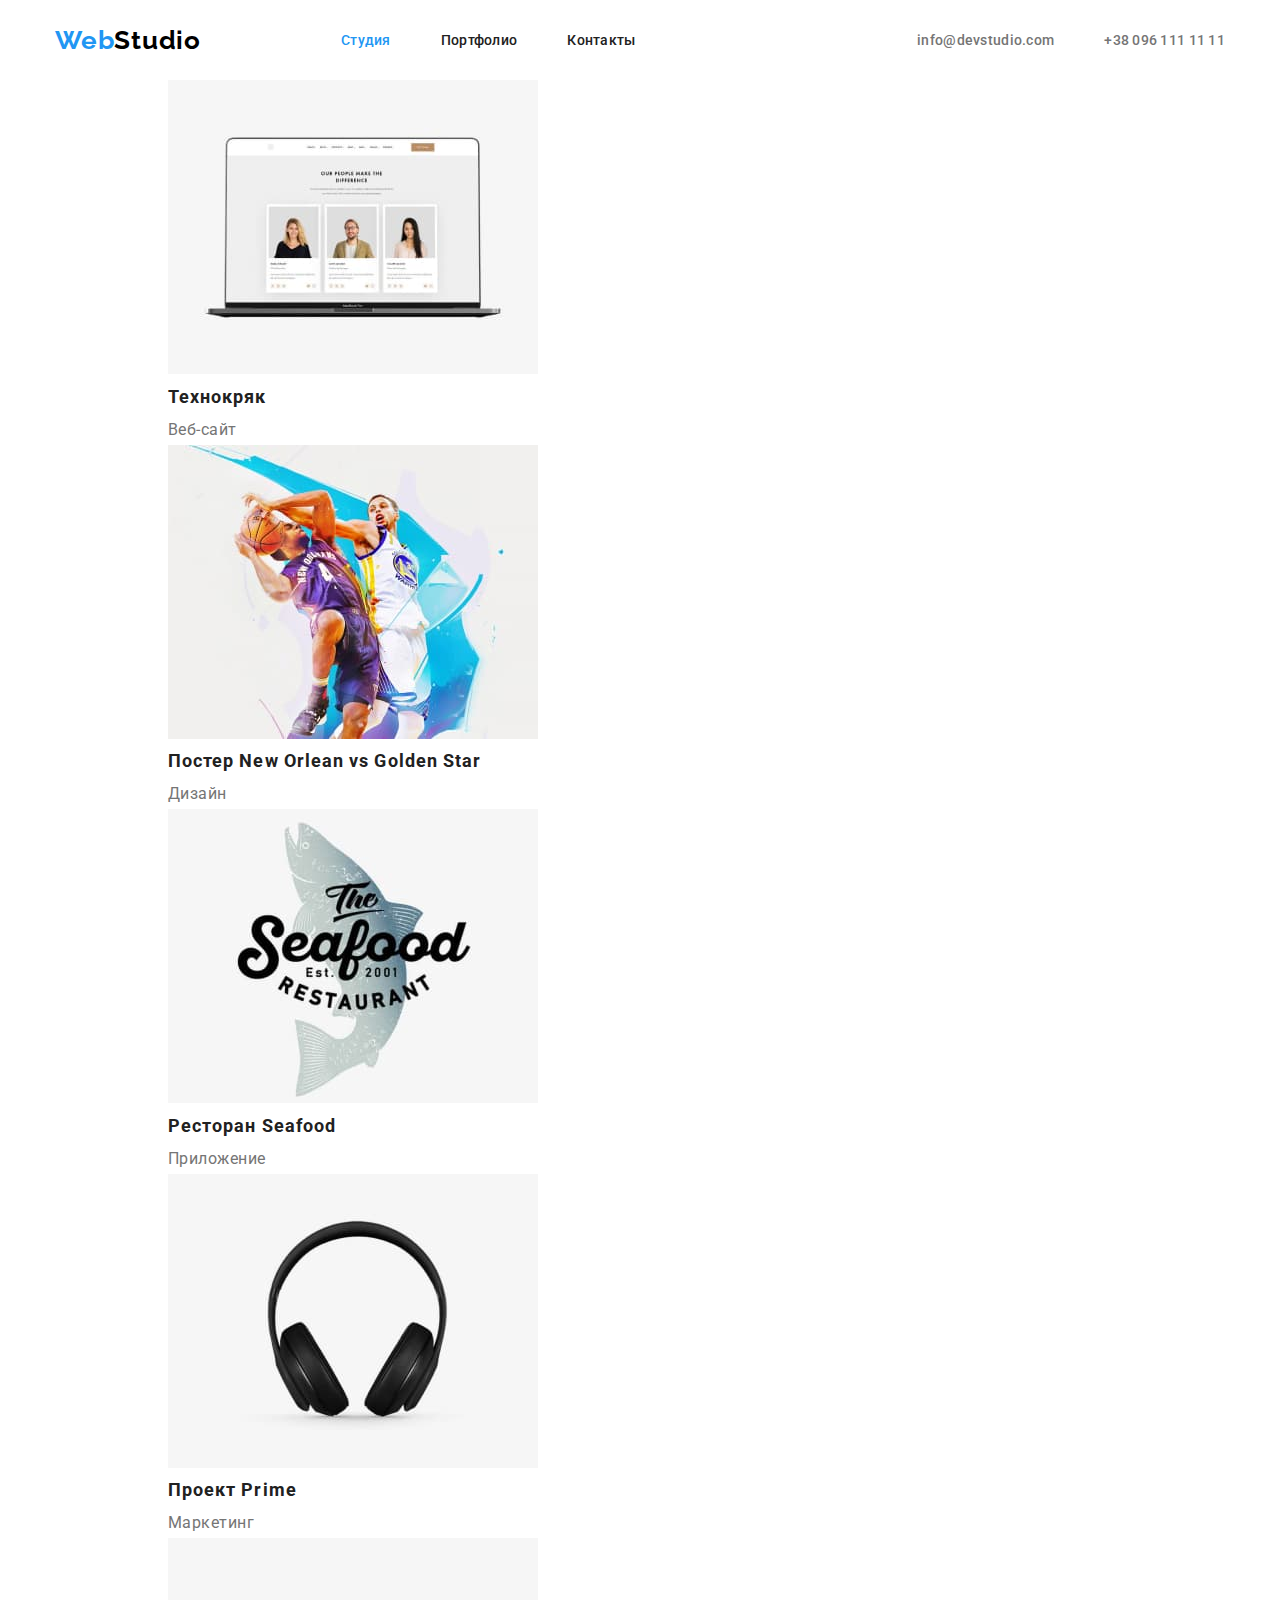
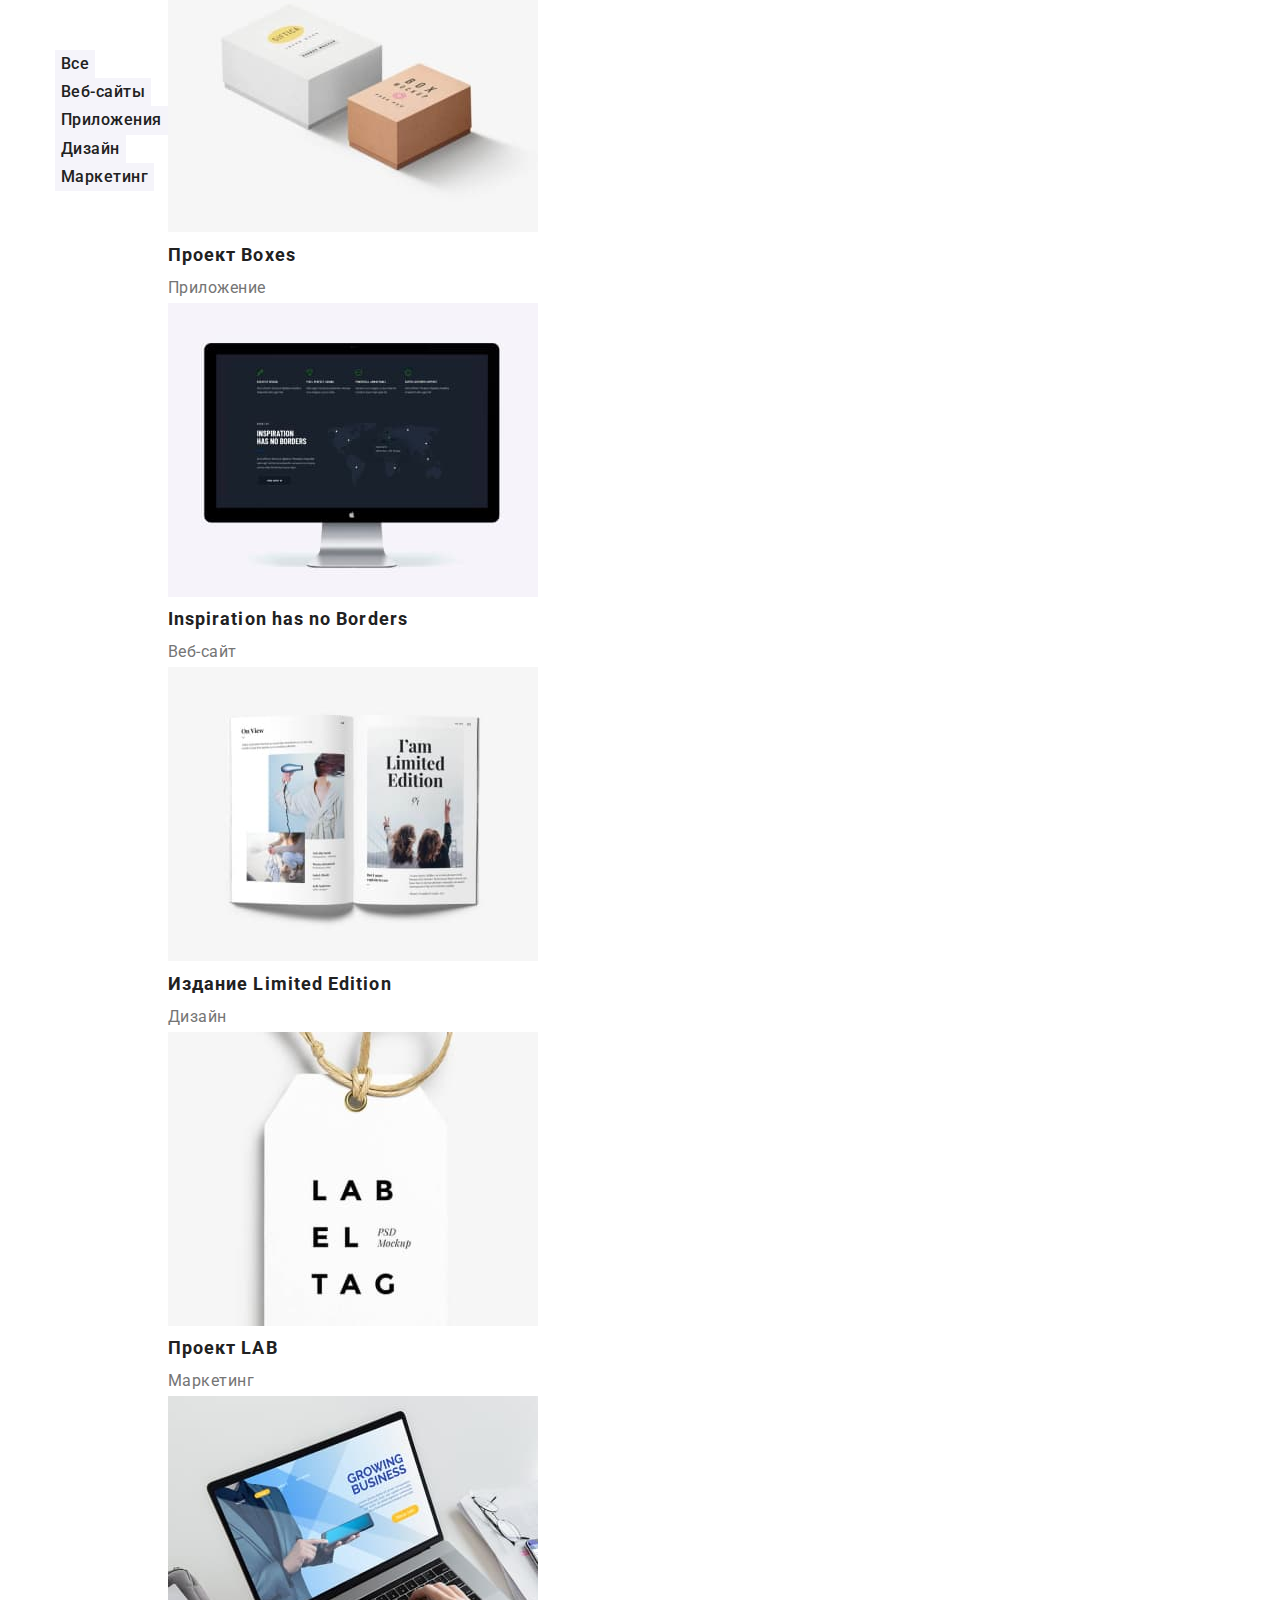
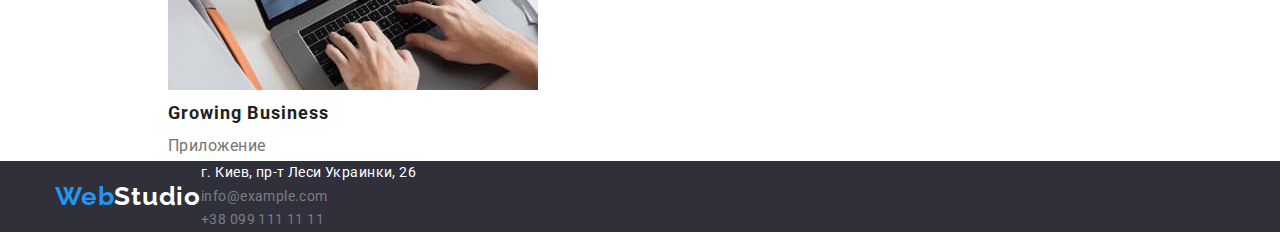
==== portfolio.html @ 2329bd68 "header css" ====
<!DOCTYPE html>
<html lang="ru">
<head>
    <meta charset="UTF-8">
    <meta http-equiv="X-UA-Compatible" content="IE=edge">
    <meta name="viewport" content="width=device-width, initial-scale=1.0">
    <title>Портфолио</title>
    <link 
    href="https://fonts.googleapis.com/css2?family=Raleway:wght@700&family=Roboto:wght@400;500;700;900&display=swap" 
    rel="stylesheet">
    <link  href="https://cdnjs.cloudflare.com/ajax/libs/modern-normalize/1.1.0/modern-normalize.min.css"
     rel="stylesheet"> 
     <link rel="stylesheet" href="./css/style.css">
</head>
<body>
       <header>
                <div class="container"> 
                    <nav class="navigation">
                            <a class="site-logo" href="./index.html" lang="en">Web<span class="site-color">Studio</span> </a>
                        <ul class="site-nav list">
                            <li class="list-item"><a href="./index.html" class="link current">Студия</a></li>
                             <li class="list-item"><a href="" class="link">Портфолио</a></li>
                            <li class="list-item"><a href="" class="link">Контакты</a> </li>
                        </ul>
                    </nav>
                        <ul class="contact-list list">
                            <li class="contact-item">
                                <a href="mailto:info@devstudio.com" class="contact-link">info@devstudio.com</a>
                            </li>
                            <li class="contact-item">
                                <a href="tel:+380961111111" class="contact-link">+38 096 111 11 11</a>
                            </li>
                        </ul>
                </div>
            </header>
        <main>
            <section class="section"> 
                <div class="container">
                    <h1 hidden>Наши проекты</h1>
                        <ul class="filter list">
                            <li>
                            <button type="button" class="filter-button">Все</button>
                            </li>
                            <li>
                            <button type="button" class="filter-button" >Веб-сайты</button>
                            </li>
                            <li>
                            <button type="button" class="filter-button">Приложения</button>
                            </li>
                            <li>
                            <button type="button" class="filter-button">Дизайн</button>
                            </li>
                            <li>
                            <button type="button" class="filter-button">Маркетинг</button>
                            </li>
                        </ul>
                        <ul class="presentation list">
                            <li>
                                <img src="./images/1techno.jpg" alt=" технокряк" width="370" height="294">
                                <h2 class="presentation-subject">Технокряк</h2>
                                <p class="presentation-direction">Веб-сайт</p>
                            </li>
                            <li>
                                <img src="./images/2orlean.jpg" alt=" постер Новый Арлеан" width="370" height="294">
                                <h2 class="presentation-subject">Постер New Orlean vs Golden Star</h2>
                                <p class="presentation-direction">Дизайн</p>
                            </li>
                            <li>
                                <img src="./images/3seafood.jpg" alt="ресторан" width="370" height="294">
                                <h2 class="presentation-subject">Ресторан Seafood</h2>
                                <p class="presentation-direction">Приложение</p>
                            </li>
                            <li>
                                <img src="./images/4prime.jpg" alt="проект прайм" width="370" height="294">
                                <h2 class="presentation-subject">Проект Prime</h2>
                                <p class="presentation-direction">Маркетинг</p>
                            </li>
                            <li>
                                <img src="./images/5boxes.jpg" alt="проект коробки" width="370" height="294">
                                <h2 class="presentation-subject">Проект Boxes</h2>
                                <p class="presentation-direction">Приложение</p>
                            </li>
                            <li>
                                <img src="./images/6inspiration.jpg" alt="манитор" width="370" height="294">
                                <h2 class="presentation-subject">Inspiration has no Borders</h2>
                                <p class="presentation-direction">Веб-сайт</p>
                            </li>
                            <li>
                                <img src="./images/7limited.jpg" alt="издание книга" width="370" height="294">
                                <h2 class="presentation-subject">Издание Limited Edition</h2>
                                <p class="presentation-direction">Дизайн</p>
                            </li>
                            <li>
                                <img src="./images/8lab.jpg" alt="проект лаб" width="370" height="294">
                                <h2 class="presentation-subject">Проект LAB</h2>
                                <p class="presentation-direction">Маркетинг</p>
                            </li>
                            <li>
                                <img src="./images/9growing.jpg" alt="ноутбук" width="370" height="294">
                                <h2 class="presentation-subject">Growing Business</h2>
                                <p class="presentation-direction">Приложение</p>
                            </li>
                        </ul>
                </div>
            </section>    
        </main>
        <footer class="basement">
            <div class="container">
                <a href="logo" class="basement-logo">Web<span class="basement-color">Studio</span></a> 
                <address>
                    <ul class="list">
                        <li><a href="https://www.google.com.ua/maps/place/%D0%B1%D1%83%D0%BB.+%D0%9B%D0%B5%D1%81%D0%B8+%D0%A3%D0%BA%D1%80%D0%B0%D0%B8%D0%BD%D0%BA%D0%B8,+26,+%D0%9A%D0%B8%D0%B5%D0%B2,+02000/@50.4265807,30.5361971,17z/data=!3m1!4b1!4m5!3m4!1s0x40d4cf0e033ecbe9:0x57a4dffefec77da0!8m2!3d50.4265807!4d30.5383858?hl=ru" 
                            target="_blank" class="basement-address">г. Киев, пр-т Леси Украинки, 26</a></li>
                        <li><a href="mailto:info@example.com" class="basement-link">info@example.com</a></li>
                        <li><a href="tel:+380991111111" class="basement-link">+38 099 111 11 11</a></li>
                    </ul>
                </address>
            </div>
        </footer>   
</body>
</html>
---- css/style.css ----
:root{
   --primary-text-color: #757575;
   --title-text-color: #212121;
   --accent-color: #2196F3;
   --color-logo: #000000;
   --color-background: #2F303A;
   --color-footer-contact: #FFFFFF60;
   --background-button-member: #F5F4FA;
   --primary-color-white: #FFFFFF;
   --color-box-button: #188CEB;
}
h1,
h2,h3,h4,h5,h6,p{
    margin-top: 0;
    margin-bottom: 0;
}
body{
font-family: roboto, sans-serif;
}
.list {
    list-style: none;
    /* обнуление что бы не было пробития после списка*/
    padding: 0;
    margin: 0;
}
.container {
    display: flex;
    align-items: center;
    width: 1200px;
    margin: 0 auto;
    padding: 0 15px;

   /*outline: 2px solid red;
    background-color: coral;*/
   
}
/*header позиционирование*/
.navigation,
 .site-nav,
.contact-list{
    display: flex;
    align-items: center;
}
.site-nav{
margin: 0;
padding: 0;
margin-left: 90px;
}
.contact-list{
    margin-left: auto;
    padding: 0;
}
.contact-item {
    padding-left: 50px;
}
.list-item {
    padding-left: 50px;
}
.list-item{
    display: flex;
    align-items: center;
}
.list-item a{
    display: flex;
    padding-top: 32px;
    padding-bottom: 32px;
}




/* LOGO*/
.site-logo {
    color: var(--accent-color);
    font-family: Raleway, cursive;
    font-weight: 700;
    font-size: 26px;
    line-height: 1.17;
    text-decoration: none;
    text-transform: none;
    letter-spacing: 0.03em; 
    
}
.site-color{
    color: var(--color-logo);
}
/* NAV*/





.link {
    color: var(--title-text-color);
    font-weight: 500;
    font-size: 14px;
    line-height: 1.17;
    text-decoration: none;
    text-transform: none;
    letter-spacing: 0.02em;
    
}
.link:hover,
.link:focus {
    color: var(--accent-color);
}
.site-nav .link.current {
    color: var(--accent-color);
}

.contact-link {
   color: var(--primary-text-color);
   font-weight: 500;
   font-size: 14px;
   line-height: 1.17;
   text-decoration: none;
   text-transform: none;
   letter-spacing: 0.02em;
}
.contact-link:hover,
.contact-link:focus {
   color: var(--accent-color);
}

.box {
    background-color: var(--color-background);
    text-align: center; 
    width: 1600px;
    height: 600px;
}

.box-title{
    color: var(--primary-color-white);
    font-weight: 900;
    font-size: 44px;
    line-height: 1.36;
    text-align: center;
    text-transform: uppercase;
    letter-spacing: 0.06em;
    
}
.box-button{
    color: var(--primary-color-white);
    background-color: var(--accent-color);
    font-weight: 700;
    font-size: 16px;
    line-height: 1.88;
    cursor: pointer;
    text-transform: none;
    letter-spacing: 0.06em;
    border: 0px;
    border-radius: 3px;
}
.box-button:hover,
.box-button:focus{
    background-color: var(--color-box-button);
}
.benefits-title{
   color: var(--title-text-color);
   font-weight: 700;
   font-size: 14px;
   line-height: 1.17;
   text-transform: uppercase;
   letter-spacing: 0.03em;
}
.benefits-text{
    color: var(--primary-text-color);
    font-size: 14px;
    line-height: 1.71;
    text-transform: none;
    letter-spacing: 0.03em;
}
.member{
    background-color: var(--background-button-member);
}
.cards{
    background-color: var(--primary-color-white);
}

.directions-title,
.member-title{
    color: var(--title-text-color);
    font-weight: 700;
    font-size: 36px;
    line-height: 1.17;
    text-align: center;
    text-transform: none;
    letter-spacing: 0.03em;
}
.member-name{
    color: var(--title-text-color);
    font-weight: 500;
    font-size: 16px;
    line-height: 1.17;
    text-align: center;
    text-transform: none;
    letter-spacing: 0.03em;
}
.member-position{
    color: var(--primary-text-color);
    font-size: 16px;
    line-height: 1.17;
    text-align: center;
    text-transform: none;
    letter-spacing: 0.03em;
}
/*footer*/
.basement {
    background-color: var(--color-background);
}
.basement-logo {
    color: var(--accent-color);
    font-family: Raleway;
    font-weight: 700;
    font-size: 26px;
    line-height: 1.17;
    text-decoration: none;
    text-transform: none;
    letter-spacing: 0.03em;
}
.basement-color{
    color: var(--primary-color-white);
}
.basement-address {
    color: var(--primary-color-white);
    font-style: normal;
    font-size: 14px;
    line-height: 1.71;
    text-decoration: none;
    text-transform: none;
    letter-spacing: 0.03em;
}
.basement-link {
    color: var(--color-footer-contact);
    font-style: normal;
    font-size: 14px;
    line-height: 1.71;
    text-decoration: none;
    text-transform: none;
    letter-spacing: 0.03em;
}
/* портфолио*/
.filter-button {
    color: var(--title-text-color);
    background-color: var(--background-button-member);
    font-weight: 500;
    font-size: 16px;
    line-height: 1.63;
    text-align: center;
    cursor: pointer;
    text-transform: none;
    letter-spacing: 0.03em;
    font-family: inherit;
    border: none;
}
.filter-button:hover,
.filters-button:focus {
   background-color: var(--accent-color);
   color: var(--primary-color-white);
}
.presentation-subject {
    color: var(--title-text-color);
    font-weight: 700;
    font-size: 18px;
    line-height: 2;
    text-transform: none;
    letter-spacing: 0.06em;
}
.presentation-direction {
    color: var(--primary-text-color);
    font-size: 16px;
    line-height: 1.88;
    text-transform: none;
    letter-spacing: 0.03em;
}
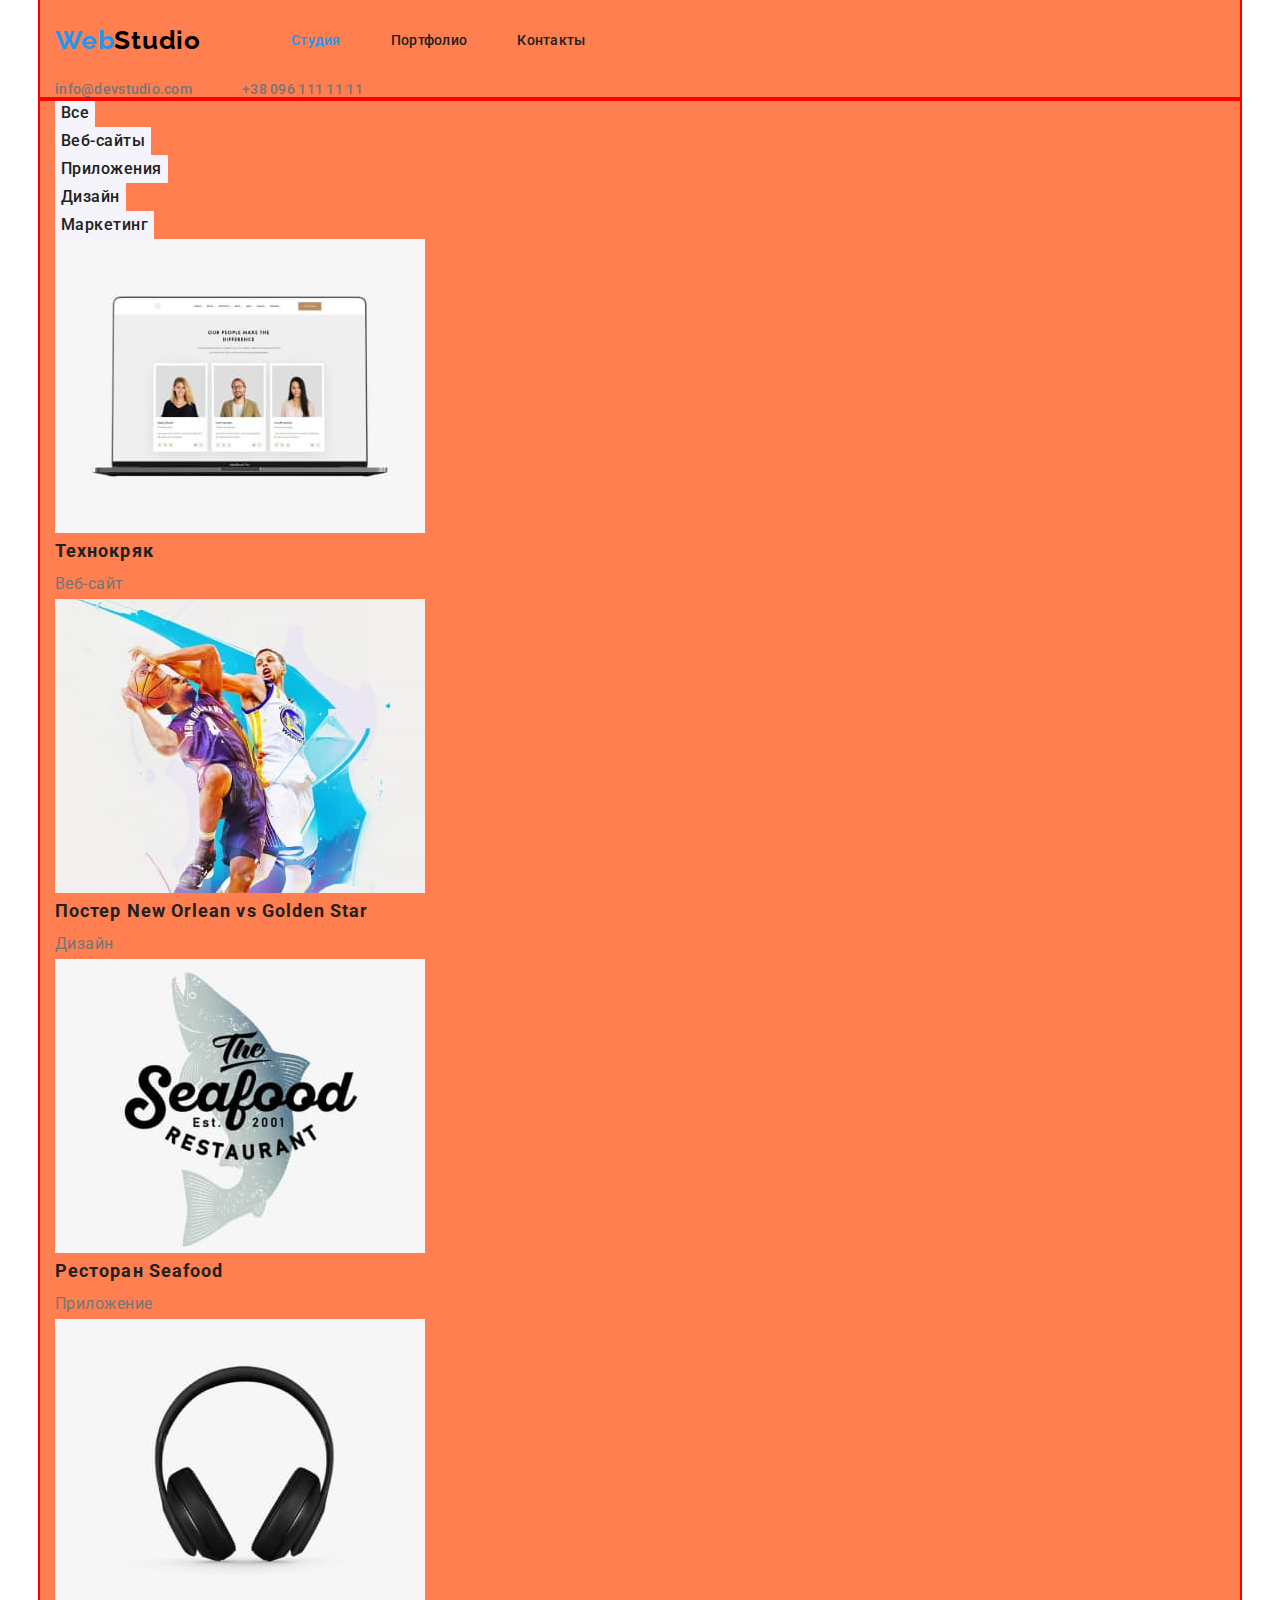
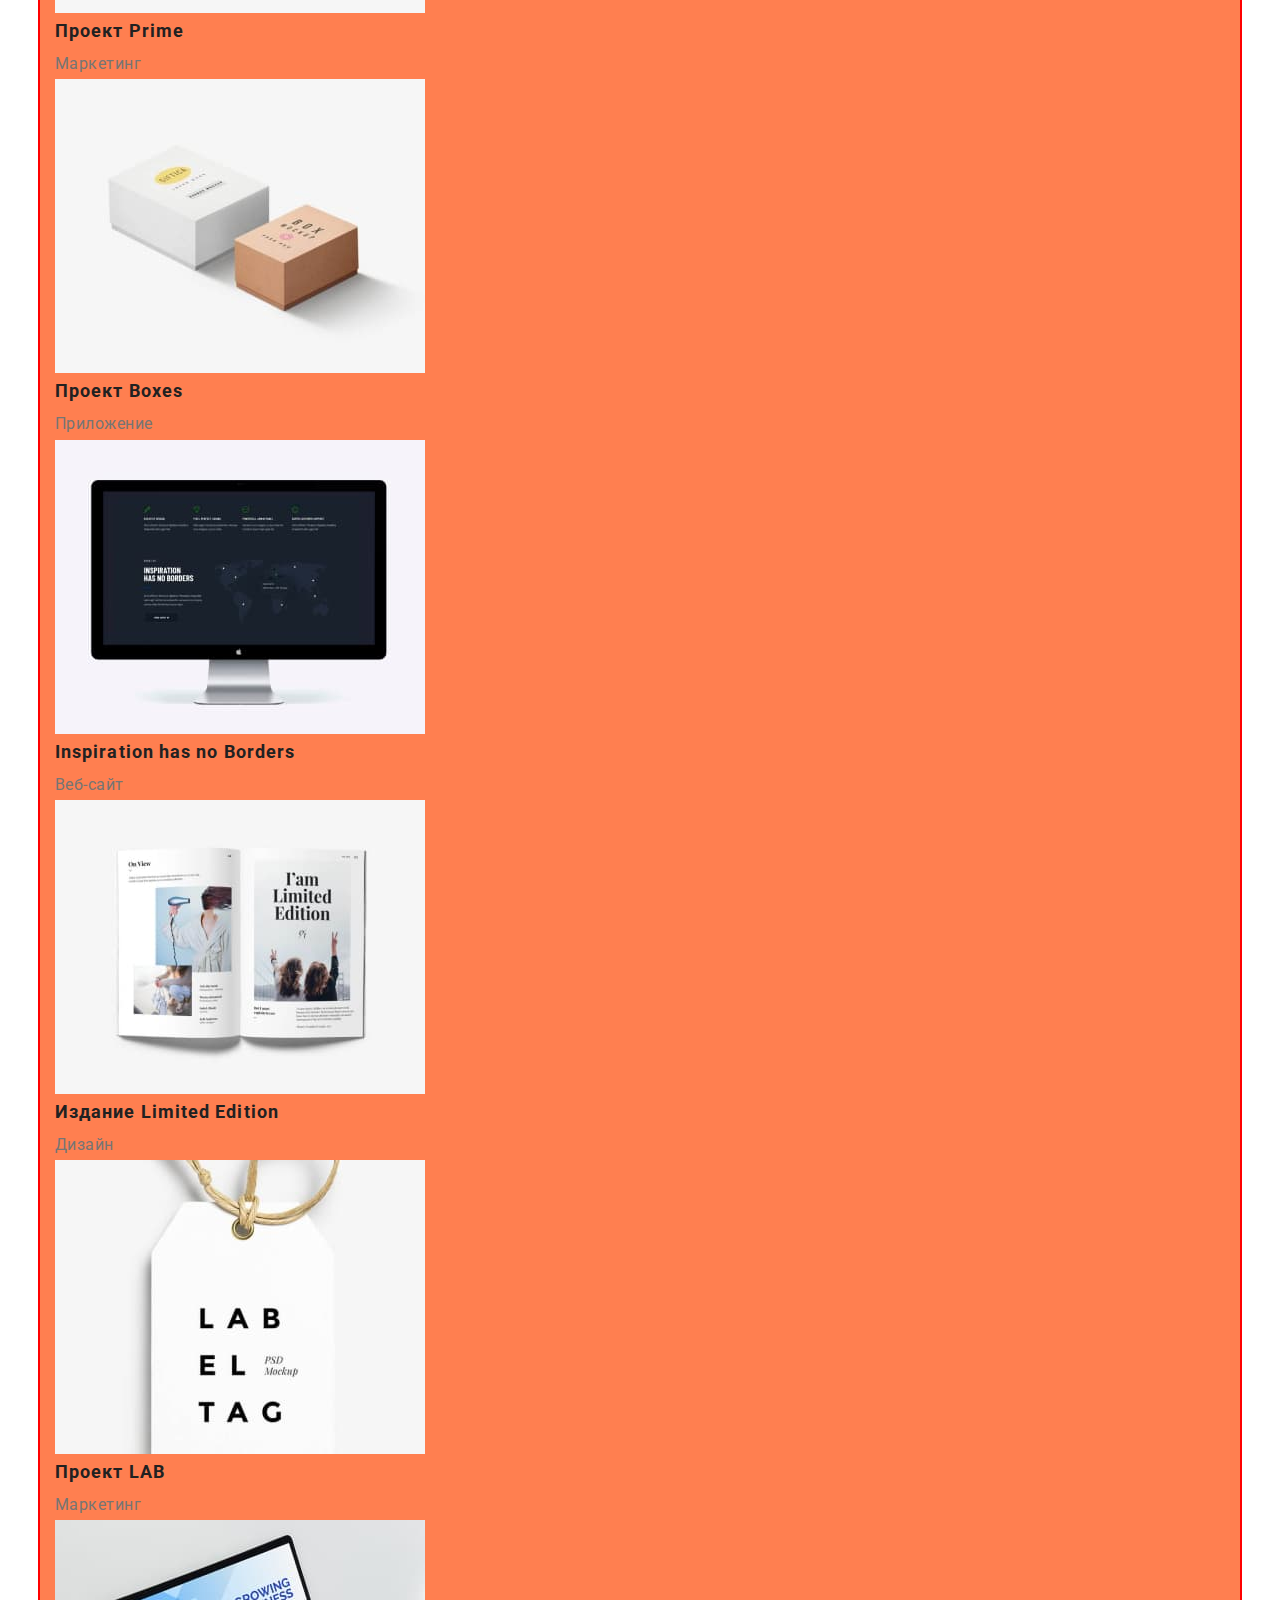
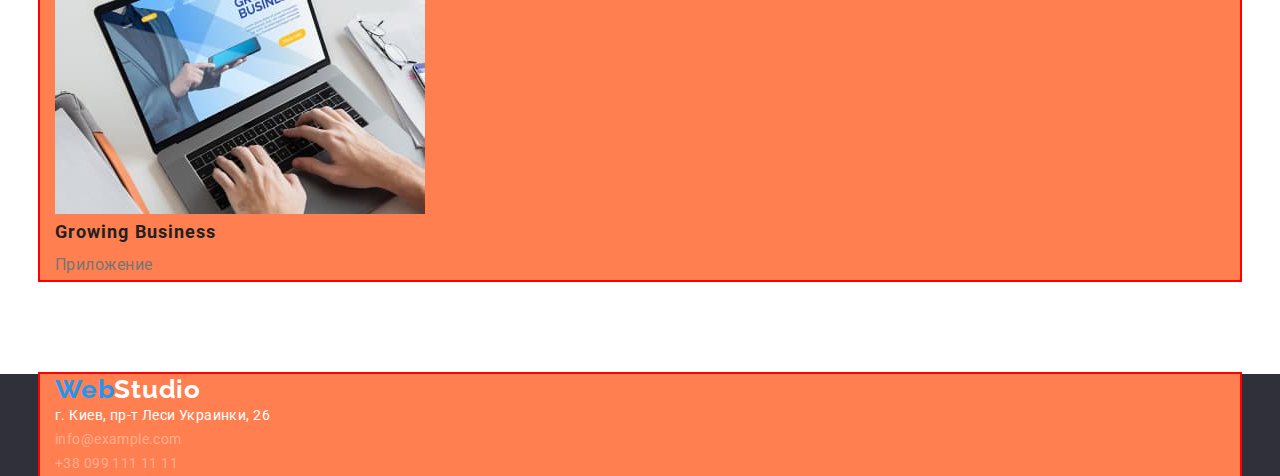
==== commit 2797d01c: "изменения" ====
--- a/portfolio.html
+++ b/portfolio.html
@@ -104,18 +104,24 @@
                 </div>
             </section>    
         </main>
-        <footer class="basement">
-            <div class="container">
-                <a href="logo" class="basement-logo">Web<span class="basement-color">Studio</span></a> 
-                <address>
-                    <ul class="list">
-                        <li><a href="https://www.google.com.ua/maps/place/%D0%B1%D1%83%D0%BB.+%D0%9B%D0%B5%D1%81%D0%B8+%D0%A3%D0%BA%D1%80%D0%B0%D0%B8%D0%BD%D0%BA%D0%B8,+26,+%D0%9A%D0%B8%D0%B5%D0%B2,+02000/@50.4265807,30.5361971,17z/data=!3m1!4b1!4m5!3m4!1s0x40d4cf0e033ecbe9:0x57a4dffefec77da0!8m2!3d50.4265807!4d30.5383858?hl=ru" 
-                            target="_blank" class="basement-address">г. Киев, пр-т Леси Украинки, 26</a></li>
-                        <li><a href="mailto:info@example.com" class="basement-link">info@example.com</a></li>
-                        <li><a href="tel:+380991111111" class="basement-link">+38 099 111 11 11</a></li>
+       <footer class="footer">
+            <div class="footer-container container"> 
+                <a class="footer-logo"  href="./index.html" lang="en" >Web<span class="footer-color">Studio</span></a> 
+                <address class="address">
+                    <ul class="address-list list">
+                        <li class="address-item">
+                            <a href="https://www.google.com.ua/maps/place/%D0%B1%D1%83%D0%BB.+%D0%9B%D0%B5%D1%81%D0%B8+%D0%A3%D0%BA%D1%80%D0%B0%D0%B8%D0%BD%D0%BA%D0%B8,+26,+%D0%9A%D0%B8%D0%B5%D0%B2,+02000/@50.4265807,30.5361971,17z/data=!3m1!4b1!4m5!3m4!1s0x40d4cf0e033ecbe9:0x57a4dffefec77da0!8m2!3d50.4265807!4d30.5383858?hl=ru" 
+                                target="_blank" class="footer-address">г. Киев, пр-т Леси Украинки, 26</a>
+                            </li>
+                        <li class="address-item">
+                            <a href="mailto:info@example.com" class="footer-link">info@example.com</a>
+                        </li>
+                        <li class="address-item">
+                            <a href="tel:+3809911111111" class="footer-link">+38 099 111 11 11</a>
+                        </li>
                     </ul>
                 </address>
-            </div>
-        </footer>   
+            </div>    
+        </footer>  
 </body>
 </html>--- a/css/style.css
+++ b/css/style.css
@@ -9,6 +9,7 @@
    --primary-color-white: #FFFFFF;
    --color-box-button: #188CEB;
 }
+/*reset*/
 h1,
 h2,h3,h4,h5,h6,p{
     margin-top: 0;
@@ -23,49 +24,63 @@
     padding: 0;
     margin: 0;
 }
+img {
+    display: block;
+    max-width: 100%;
+    height: auto;
+}
+
+/*----------------*/
 .container {
-    display: flex;
-    align-items: center;
     width: 1200px;
     margin: 0 auto;
     padding: 0 15px;
 
-   /*outline: 2px solid red;
-    background-color: coral;*/
+   outline: 2px solid red;
+   background-color: coral;
    
 }
+.section {
+    padding-bottom: 94px;
+}
 /*header позиционирование*/
+.header {
+    border-bottom: 1px solid #ececec;
+}
+
+.header-container {
+    display: flex;
+    justify-content: center;
+}
+
 .navigation,
- .site-nav,
+.site-nav,
 .contact-list{
     display: flex;
     align-items: center;
 }
 .site-nav{
-margin: 0;
-padding: 0;
 margin-left: 90px;
+}
+.list-item+.list-item {
+    padding-left: 50px;
+}
+.list-item {
+    display: flex;
+    align-items: center;
+}
+.list-item a {
+    display: flex;
+    padding-top: 32px;
+    padding-bottom: 32px;
 }
 .contact-list{
     margin-left: auto;
-    padding: 0;
-}
-.contact-item {
+    
+}
+.contact-item+.contact-item {
     padding-left: 50px;
 }
-.list-item {
-    padding-left: 50px;
-}
-.list-item{
-    display: flex;
-    align-items: center;
-}
-.list-item a{
-    display: flex;
-    padding-top: 32px;
-    padding-bottom: 32px;
-}
-
 
 
 
@@ -86,10 +101,6 @@
 }
 /* NAV*/
 
-
-
-
-
 .link {
     color: var(--title-text-color);
     font-weight: 500;
@@ -97,8 +108,7 @@
     line-height: 1.17;
     text-decoration: none;
     text-transform: none;
-    letter-spacing: 0.02em;
-    
+    letter-spacing: 0.02em; 
 }
 .link:hover,
 .link:focus {
@@ -107,7 +117,6 @@
 .site-nav .link.current {
     color: var(--accent-color);
 }
-
 .contact-link {
    color: var(--primary-text-color);
    font-weight: 500;
@@ -121,15 +130,22 @@
 .contact-link:focus {
    color: var(--accent-color);
 }
-
+/*MAIN секция BOX*/
 .box {
     background-color: var(--color-background);
     text-align: center; 
-    width: 1600px;
     height: 600px;
-}
-
+
+    display: flex;
+    flex-direction: column;
+    justify-content: center;
+    align-items: center;
+    
+}
 .box-title{
+    width: 969px;
+    margin-bottom: 30px;
+
     color: var(--primary-color-white);
     font-weight: 900;
     font-size: 44px;
@@ -137,24 +153,31 @@
     text-align: center;
     text-transform: uppercase;
     letter-spacing: 0.06em;
-    
 }
 .box-button{
     color: var(--primary-color-white);
     background-color: var(--accent-color);
+    font-family: Roboto,
+     sans-serif;
     font-weight: 700;
     font-size: 16px;
     line-height: 1.88;
     cursor: pointer;
     text-transform: none;
     letter-spacing: 0.06em;
-    border: 0px;
-    border-radius: 3px;
+
+    transition-property: background-color;
+    border-radius: 4px;
+    padding: 10px 32px;
+    display: flex;
 }
 .box-button:hover,
 .box-button:focus{
     background-color: var(--color-box-button);
 }
+
+/* ПРЕИМУЩЕСТВА*/
+
 .benefits-title{
    color: var(--title-text-color);
    font-weight: 700;
@@ -170,45 +193,137 @@
     text-transform: none;
     letter-spacing: 0.03em;
 }
-.member{
+.advantages.section {
+    padding-top: 94px;
+}
+
+.benefits-list{
+    display: flex;  
+}
+.benefits-item+.benefits-item {
+    padding-left: 30px;
+}
+/*-------Чем мы занимаемся----------*/
+
+.directions{
+    display: flex;
+    flex-direction: column;
+    justify-content: center;
+    align-items: center;
+}
+.directions-title{
+    display: flex;
+    margin: 0 auto;
+    margin-top: 94px;
+
+     color: var(--title-text-color);
+     font-weight: 700;
+     font-size: 36px;
+     line-height: 1.17;
+     text-align: center;
+     text-transform: none;
+     letter-spacing: 0.03em;
+}
+.directions-list{
+    display: flex;
+    justify-content: space-between;
+    margin: 0;
+    padding: 0;
+    margin-top: 50px;
+    padding-bottom: 94px;
+    
+}
+.directions-item{
+    display: flex;
+}
+.directions-item+.directions-item {
+    padding-left: 30px;
+}
+
+.team-list {
+    background-color: var(--primary-color-white);
+}
+.team-title {
+    color: var(--title-text-color);
+    font-weight: 700;
+    font-size: 36px;
+    line-height: 1.17;
+    text-align: center;
+    text-transform: none;
+    letter-spacing: 0.03em;
+}
+.team-name {
+    margin: 0;
+    margin-top: 30px;
+
+    color: var(--title-text-color);
+    font-weight: 500;
+    font-size: 16px;
+    line-height: 1.17;
+    text-align: center;
+    text-transform: none;
+    letter-spacing: 0.03em;
+}
+.team-position {
+    margin-top: 10px;
+    margin-bottom: 30px;
+
+    color: var(--primary-text-color);
+    font-size: 16px;
+    line-height: 1.17;
+    text-align: center;
+    text-transform: none;
+    letter-spacing: 0.03em;
+}
+/*--позиц*/
+.team-container {
+    margin-left: auto;
+    margin-right: auto;
+    justify-content: center;
+    width: 100%;
     background-color: var(--background-button-member);
 }
-.cards{
+.team{
+    display: flex;
+    flex-direction: column;
+    justify-content: center;
+    align-items: center;
+}
+.team-title{
+    display: flex;
+    margin: 0 auto;
+    margin-top: 94px;
+}
+.team-list{
+    display: flex;
+    margin: 0;
+    padding: 0;
+    margin-top: 50px;
+    margin-bottom: 94px;
+    justify-content: space-between;
+}
+.team-item+.team-item{
+    margin-left: 30px;
+}
+
+.team-list img{
+display: block;
+}
+.team-item{
+
+    display: flex;
+    flex-direction: column;
     background-color: var(--primary-color-white);
-}
-
-.directions-title,
-.member-title{
-    color: var(--title-text-color);
-    font-weight: 700;
-    font-size: 36px;
-    line-height: 1.17;
-    text-align: center;
-    text-transform: none;
-    letter-spacing: 0.03em;
-}
-.member-name{
-    color: var(--title-text-color);
-    font-weight: 500;
-    font-size: 16px;
-    line-height: 1.17;
-    text-align: center;
-    text-transform: none;
-    letter-spacing: 0.03em;
-}
-.member-position{
-    color: var(--primary-text-color);
-    font-size: 16px;
-    line-height: 1.17;
-    text-align: center;
-    text-transform: none;
-    letter-spacing: 0.03em;
+    box-shadow: 0px 1px 3px rgba(0, 0, 0, 0.12),
+    0px 1px 1px rgba(0, 0, 0, 0.14),
+    0px 2px 1px rgba(0, 0, 0, 0.2);
+    border-radius: 0px 0px 4px 4px;
 }
 /*footer*/
-.basement {
+.footer {
     background-color: var(--color-background);
 }
-.basement-logo {
+.footer-logo {
     color: var(--accent-color);
     font-family: Raleway;
     font-weight: 700;
@@ -218,10 +333,10 @@
     text-transform: none;
     letter-spacing: 0.03em;
 }
-.basement-color{
+.footer-color {
     color: var(--primary-color-white);
 }
-.basement-address {
+.footer-address {
     color: var(--primary-color-white);
     font-style: normal;
     font-size: 14px;
@@ -230,7 +345,7 @@
     text-transform: none;
     letter-spacing: 0.03em;
 }
-.basement-link {
+.footer-link {
     color: var(--color-footer-contact);
     font-style: normal;
     font-size: 14px;
@@ -239,6 +354,13 @@
     text-transform: none;
     letter-spacing: 0.03em;
 }
+.footer-container{
+    display: flex;
+    flex-direction: column;
+    justify-content: center;
+    align-items: flex-start;
+}
+
 /* портфолио*/
 .filter-button {
     color: var(--title-text-color);
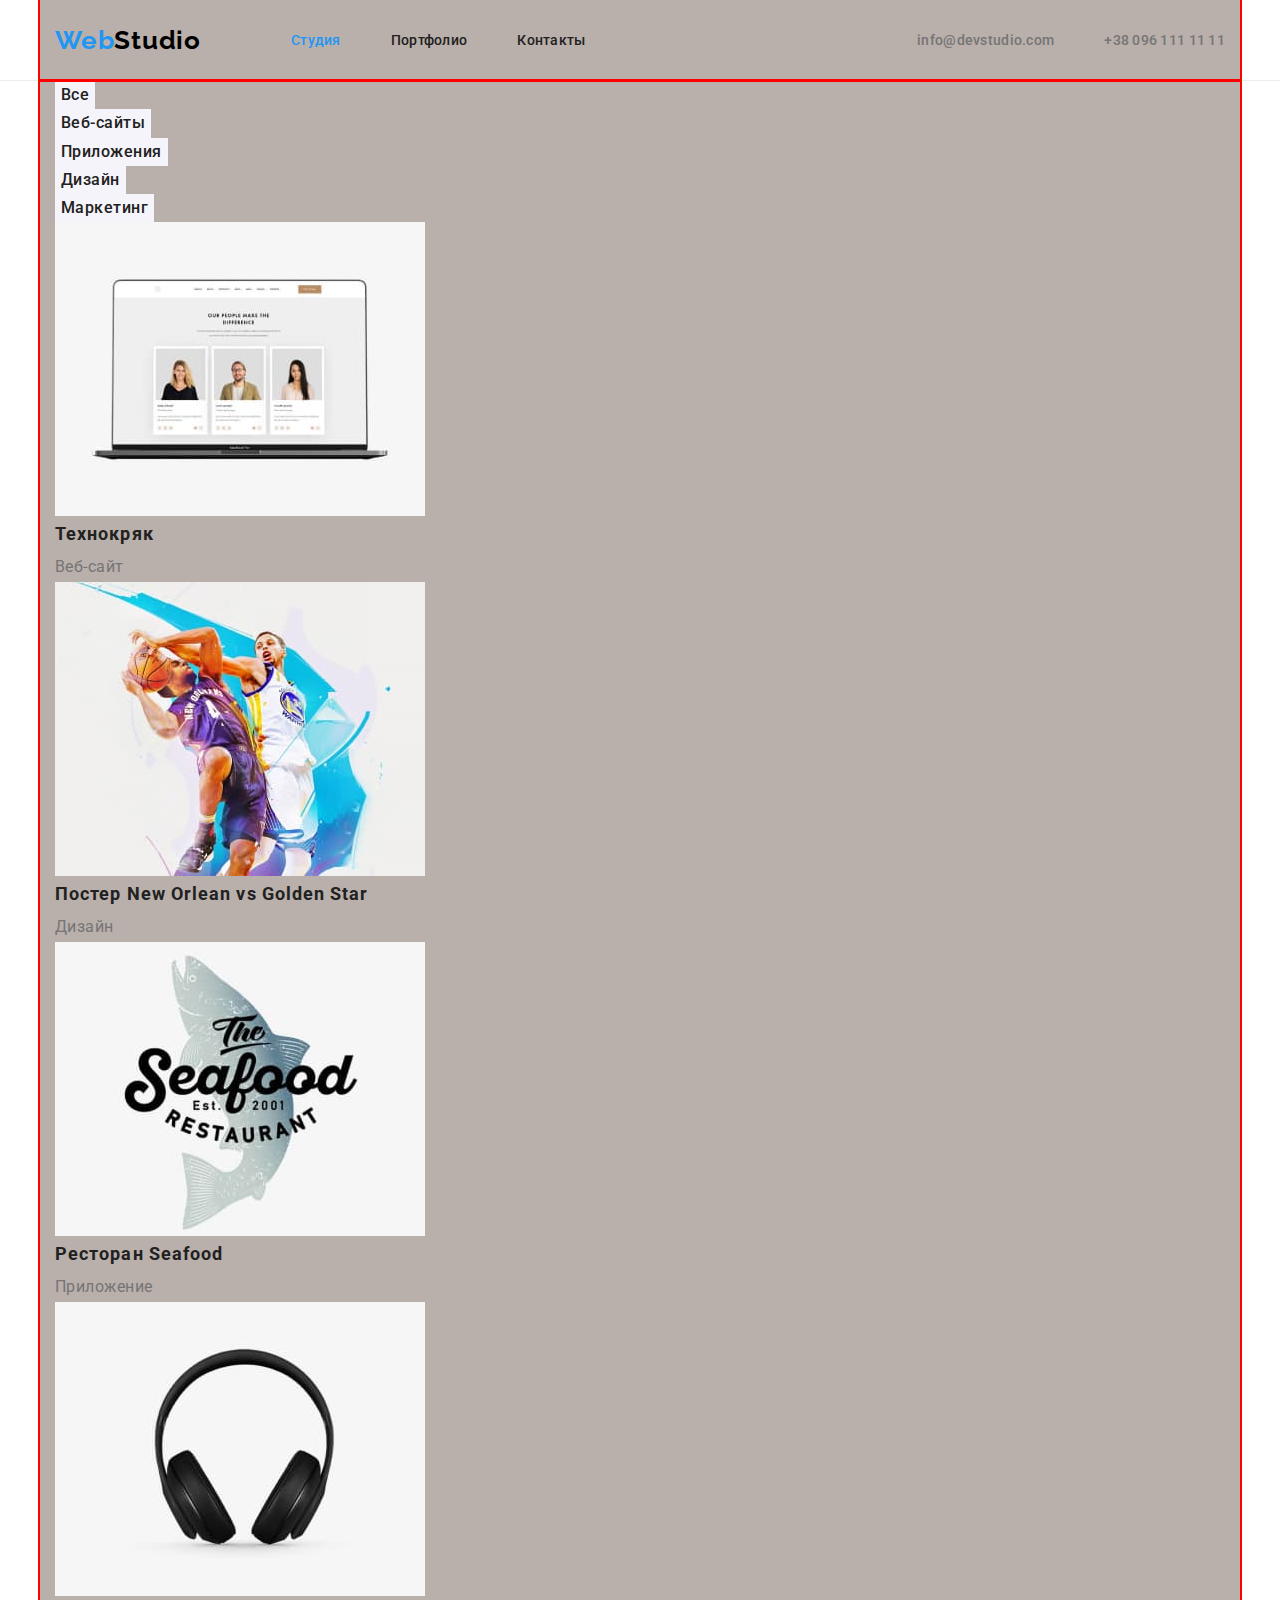
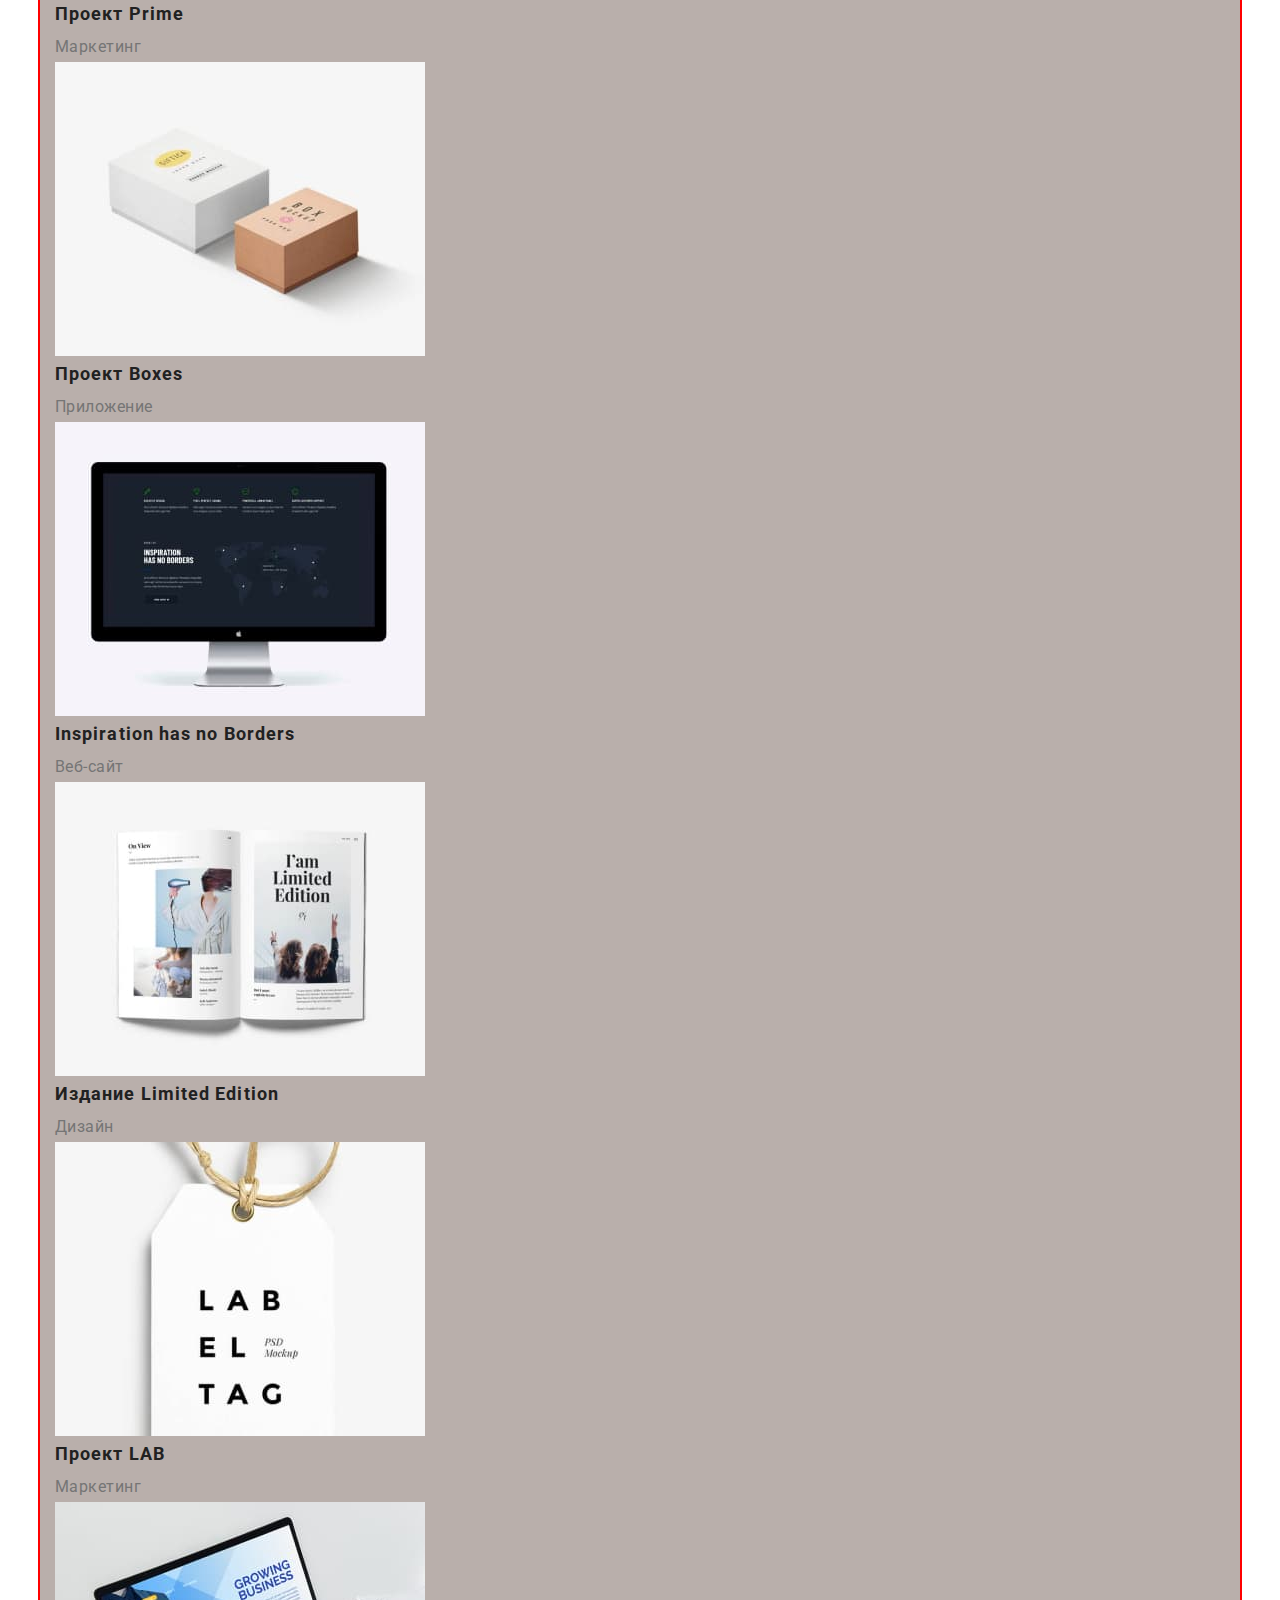
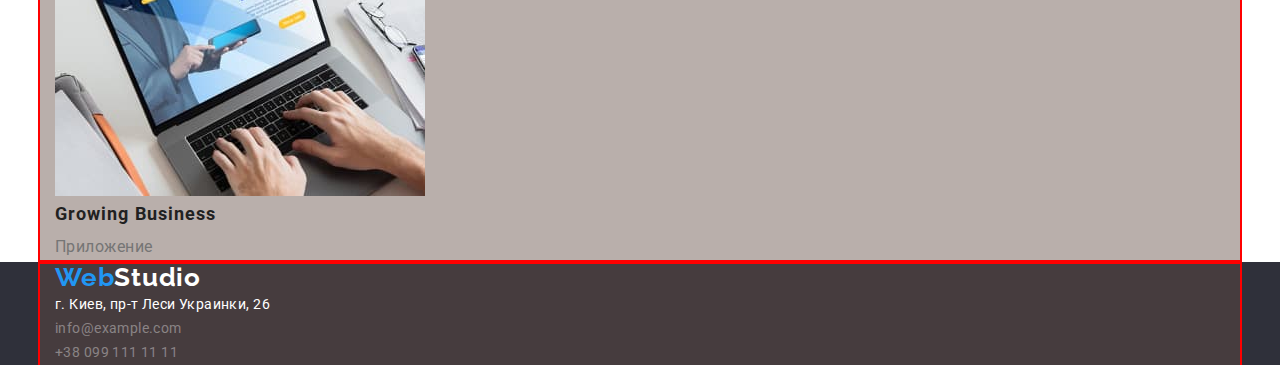
==== commit 82c81c80: "header" ====
--- a/portfolio.html
+++ b/portfolio.html
@@ -13,26 +13,26 @@
      <link rel="stylesheet" href="./css/style.css">
 </head>
 <body>
-       <header>
-                <div class="container"> 
-                    <nav class="navigation">
-                            <a class="site-logo" href="./index.html" lang="en">Web<span class="site-color">Studio</span> </a>
-                        <ul class="site-nav list">
-                            <li class="list-item"><a href="./index.html" class="link current">Студия</a></li>
-                             <li class="list-item"><a href="" class="link">Портфолио</a></li>
-                            <li class="list-item"><a href="" class="link">Контакты</a> </li>
-                        </ul>
-                    </nav>
-                        <ul class="contact-list list">
-                            <li class="contact-item">
-                                <a href="mailto:info@devstudio.com" class="contact-link">info@devstudio.com</a>
-                            </li>
-                            <li class="contact-item">
-                                <a href="tel:+380961111111" class="contact-link">+38 096 111 11 11</a>
-                            </li>
-                        </ul>
-                </div>
-            </header>
+       <header class="header">
+            <div class="container header-container"> 
+                <nav class="nav">
+                    <a class="logo" href="./index.html" lang="en">Web<span class="logo-color">Studio</span> </a>
+                    <ul class="nav-list list">
+                        <li class="nav-item"><a href="./index.html" class="nav-link link current">Студия</a></li>
+                        <li class="nav-item"><a href="" class="nav-link link">Портфолио</a></li>
+                        <li class="nav-item"><a href="" class="nav-link link">Контакты</a> </li>
+                    </ul>
+                </nav>    
+                    <ul class="contact-list list">
+                        <li class="contact-item">
+                            <a href="mailto:info@devstudio.com" class="contact-link link">info@devstudio.com</a>
+                        </li>
+                        <li class="contact-item">
+                            <a href="tel:+380961111111" class="contact-link link" >+38 096 111 11 11</a>
+                        </li>
+                    </ul>
+            </div>
+        </header>
         <main>
             <section class="section"> 
                 <div class="container">
--- a/css/style.css
+++ b/css/style.css
@@ -1,105 +1,102 @@
-:root{
-   --primary-text-color: #757575;
-   --title-text-color: #212121;
-   --accent-color: #2196F3;
-   --color-logo: #000000;
-   --color-background: #2F303A;
-   --color-footer-contact: #FFFFFF60;
-   --background-button-member: #F5F4FA;
-   --primary-color-white: #FFFFFF;
-   --color-box-button: #188CEB;
-}
+:root {
+    --primary-text-color: #757575;
+    --title-text-color: #212121;
+    --accent-color: #2196F3;
+    --color-logo: #000000;
+    --color-background: #2F303A;
+    --color-footer-contact: #FFFFFF60;
+    --background-button-member: #F5F4FA;
+    --primary-color-white: #FFFFFF;
+    --color-box-button: #188CEB;
+
+}
+
 /*reset*/
 h1,
-h2,h3,h4,h5,h6,p{
+h2,
+h3,
+h4,
+h5,
+h6,
+p {
     margin-top: 0;
     margin-bottom: 0;
 }
-body{
-font-family: roboto, sans-serif;
-}
+
+/* Container */
+
+.container {
+    width: 1200px;
+    padding: 0 15px;
+    margin: 0 auto;
+
+    outline: 2px solid red;
+    background-color: rgba(99, 76, 67, 0.449); 
+}
+body {
+    font-family: roboto, sans-serif;
+}
+
 .list {
     list-style: none;
-    /* обнуление что бы не было пробития после списка*/
     padding: 0;
     margin: 0;
 }
+
 img {
     display: block;
     max-width: 100%;
     height: auto;
 }
 
-/*----------------*/
-.container {
-    width: 1200px;
-    margin: 0 auto;
-    padding: 0 15px;
-
-   outline: 2px solid red;
-   background-color: coral;
-   
-}
-.section {
-    padding-bottom: 94px;
-}
-/*header позиционирование*/
+/* LOGO*/
+/* NAV*/
+.logo {
+    color: var(--accent-color);
+    font-family: Raleway, cursive;
+    font-weight: 700;
+    font-size: 26px;
+    line-height: 1.17;
+    text-decoration: none;
+    text-transform: none;
+    letter-spacing: 0.03em;
+}
+.logo-color {
+    color: var(--color-logo);
+}
 .header {
     border-bottom: 1px solid #ececec;
 }
-
-.header-container {
+.header-container{
     display: flex;
     justify-content: center;
 }
-
-.navigation,
-.site-nav,
-.contact-list{
+.nav,
+.nav-list,
+.contact-list {
     display: flex;
     align-items: center;
 }
-.site-nav{
-margin-left: 90px;
-}
-.list-item+.list-item {
-    padding-left: 50px;
-}
-.list-item {
-    display: flex;
-    align-items: center;
-}
-.list-item a {
+/*.nav-list .nav-item:not(:last-child){
+    margin-right: 50px;
+}*/
+.nav-list .nav-item+.nav-item {
+    margin-left: 50px;
+}
+.nav-list {
+    margin-left: 90px;
+}
+.contact-item+.contact-item{
+   margin-left: 50px;
+}
+.contact-list{
+   margin-left: auto;
+}
+.nav-item a{
     display: flex;
     padding-top: 32px;
     padding-bottom: 32px;
 }
-.contact-list{
-    margin-left: auto;
-    
-}
-.contact-item+.contact-item {
-    padding-left: 50px;
-}
-
-
-
-/* LOGO*/
-.site-logo {
-    color: var(--accent-color);
-    font-family: Raleway, cursive;
-    font-weight: 700;
-    font-size: 26px;
-    line-height: 1.17;
-    text-decoration: none;
-    text-transform: none;
-    letter-spacing: 0.03em; 
-    
-}
-.site-color{
-    color: var(--color-logo);
-}
-/* NAV*/
 
 .link {
     color: var(--title-text-color);
@@ -108,44 +105,40 @@
     line-height: 1.17;
     text-decoration: none;
     text-transform: none;
-    letter-spacing: 0.02em; 
-}
+    letter-spacing: 0.02em;
+}
+
 .link:hover,
 .link:focus {
     color: var(--accent-color);
 }
-.site-nav .link.current {
-    color: var(--accent-color);
-}
+
+.nav-list .link.current {
+    color: var(--accent-color);
+}
+
 .contact-link {
-   color: var(--primary-text-color);
-   font-weight: 500;
-   font-size: 14px;
-   line-height: 1.17;
-   text-decoration: none;
-   text-transform: none;
-   letter-spacing: 0.02em;
-}
+    color: var(--primary-text-color);
+    font-weight: 500;
+    font-size: 14px;
+    line-height: 1.17;
+    text-decoration: none;
+    text-transform: none;
+    letter-spacing: 0.02em;
+}
+
 .contact-link:hover,
 .contact-link:focus {
-   color: var(--accent-color);
-}
-/*MAIN секция BOX*/
+    color: var(--accent-color);
+}
+
+/*----------*/
+
 .box {
-    background-color: var(--color-background);
-    text-align: center; 
-    height: 600px;
-
-    display: flex;
-    flex-direction: column;
-    justify-content: center;
-    align-items: center;
-    
-}
-.box-title{
-    width: 969px;
-    margin-bottom: 30px;
-
+    background-color: var(--color-background)
+}
+
+.box-title {
     color: var(--primary-color-white);
     font-weight: 900;
     font-size: 44px;
@@ -154,96 +147,52 @@
     text-transform: uppercase;
     letter-spacing: 0.06em;
 }
-.box-button{
+
+.box-button {
     color: var(--primary-color-white);
     background-color: var(--accent-color);
-    font-family: Roboto,
-     sans-serif;
     font-weight: 700;
     font-size: 16px;
     line-height: 1.88;
     cursor: pointer;
     text-transform: none;
     letter-spacing: 0.06em;
-
-    transition-property: background-color;
-    border-radius: 4px;
-    padding: 10px 32px;
-    display: flex;
-}
+    border: 0px;
+    border-radius: 3px;
+}
+
 .box-button:hover,
-.box-button:focus{
+.box-button:focus {
     background-color: var(--color-box-button);
 }
 
-/* ПРЕИМУЩЕСТВА*/
-
-.benefits-title{
-   color: var(--title-text-color);
-   font-weight: 700;
-   font-size: 14px;
-   line-height: 1.17;
-   text-transform: uppercase;
-   letter-spacing: 0.03em;
-}
-.benefits-text{
+.benefits-title {
+    color: var(--title-text-color);
+    font-weight: 700;
+    font-size: 14px;
+    line-height: 1.17;
+    text-transform: uppercase;
+    letter-spacing: 0.03em;
+}
+
+.benefits-text {
     color: var(--primary-text-color);
     font-size: 14px;
     line-height: 1.71;
     text-transform: none;
     letter-spacing: 0.03em;
 }
-.advantages.section {
-    padding-top: 94px;
-}
-
-.benefits-list{
-    display: flex;  
-}
-.benefits-item+.benefits-item {
-    padding-left: 30px;
-}
-/*-------Чем мы занимаемся----------*/
-
-.directions{
-    display: flex;
-    flex-direction: column;
-    justify-content: center;
-    align-items: center;
-}
-.directions-title{
-    display: flex;
-    margin: 0 auto;
-    margin-top: 94px;
-
-     color: var(--title-text-color);
-     font-weight: 700;
-     font-size: 36px;
-     line-height: 1.17;
-     text-align: center;
-     text-transform: none;
-     letter-spacing: 0.03em;
-}
-.directions-list{
-    display: flex;
-    justify-content: space-between;
-    margin: 0;
-    padding: 0;
-    margin-top: 50px;
-    padding-bottom: 94px;
-    
-}
-.directions-item{
-    display: flex;
-}
-.directions-item+.directions-item {
-    padding-left: 30px;
-}
-
-.team-list {
+
+.member {
+    background-color: var(--background-button-member);
+}
+
+.cards {
     background-color: var(--primary-color-white);
 }
-.team-title {
+
+.directions-title,
+.member-title {
     color: var(--title-text-color);
     font-weight: 700;
     font-size: 36px;
@@ -252,10 +201,8 @@
     text-transform: none;
     letter-spacing: 0.03em;
 }
-.team-name {
-    margin: 0;
-    margin-top: 30px;
-
+
+.member-name {
     color: var(--title-text-color);
     font-weight: 500;
     font-size: 16px;
@@ -264,10 +211,8 @@
     text-transform: none;
     letter-spacing: 0.03em;
 }
-.team-position {
-    margin-top: 10px;
-    margin-bottom: 30px;
-
+
+.member-position {
     color: var(--primary-text-color);
     font-size: 16px;
     line-height: 1.17;
@@ -275,54 +220,12 @@
     text-transform: none;
     letter-spacing: 0.03em;
 }
-/*--позиц*/
-.team-container {
-    margin-left: auto;
-    margin-right: auto;
-    justify-content: center;
-    width: 100%;
-    background-color: var(--background-button-member);
-}
-.team{
-    display: flex;
-    flex-direction: column;
-    justify-content: center;
-    align-items: center;
-}
-.team-title{
-    display: flex;
-    margin: 0 auto;
-    margin-top: 94px;
-}
-.team-list{
-    display: flex;
-    margin: 0;
-    padding: 0;
-    margin-top: 50px;
-    margin-bottom: 94px;
-    justify-content: space-between;
-}
-.team-item+.team-item{
-    margin-left: 30px;
-}
-
-.team-list img{
-display: block;
-}
-.team-item{
-
-    display: flex;
-    flex-direction: column;
-    background-color: var(--primary-color-white);
-    box-shadow: 0px 1px 3px rgba(0, 0, 0, 0.12),
-    0px 1px 1px rgba(0, 0, 0, 0.14),
-    0px 2px 1px rgba(0, 0, 0, 0.2);
-    border-radius: 0px 0px 4px 4px;
-}
+
 /*footer*/
 .footer {
     background-color: var(--color-background);
 }
+
 .footer-logo {
     color: var(--accent-color);
     font-family: Raleway;
@@ -333,9 +236,11 @@
     text-transform: none;
     letter-spacing: 0.03em;
 }
+
 .footer-color {
     color: var(--primary-color-white);
 }
+
 .footer-address {
     color: var(--primary-color-white);
     font-style: normal;
@@ -345,6 +250,7 @@
     text-transform: none;
     letter-spacing: 0.03em;
 }
+
 .footer-link {
     color: var(--color-footer-contact);
     font-style: normal;
@@ -354,12 +260,6 @@
     text-transform: none;
     letter-spacing: 0.03em;
 }
-.footer-container{
-    display: flex;
-    flex-direction: column;
-    justify-content: center;
-    align-items: flex-start;
-}
 
 /* портфолио*/
 .filter-button {
@@ -375,11 +275,13 @@
     font-family: inherit;
     border: none;
 }
+
 .filter-button:hover,
 .filters-button:focus {
-   background-color: var(--accent-color);
-   color: var(--primary-color-white);
-}
+    background-color: var(--accent-color);
+    color: var(--primary-color-white);
+}
+
 .presentation-subject {
     color: var(--title-text-color);
     font-weight: 700;
@@ -388,6 +290,7 @@
     text-transform: none;
     letter-spacing: 0.06em;
 }
+
 .presentation-direction {
     color: var(--primary-text-color);
     font-size: 16px;
@@ -395,4 +298,3 @@
     text-transform: none;
     letter-spacing: 0.03em;
 }
-
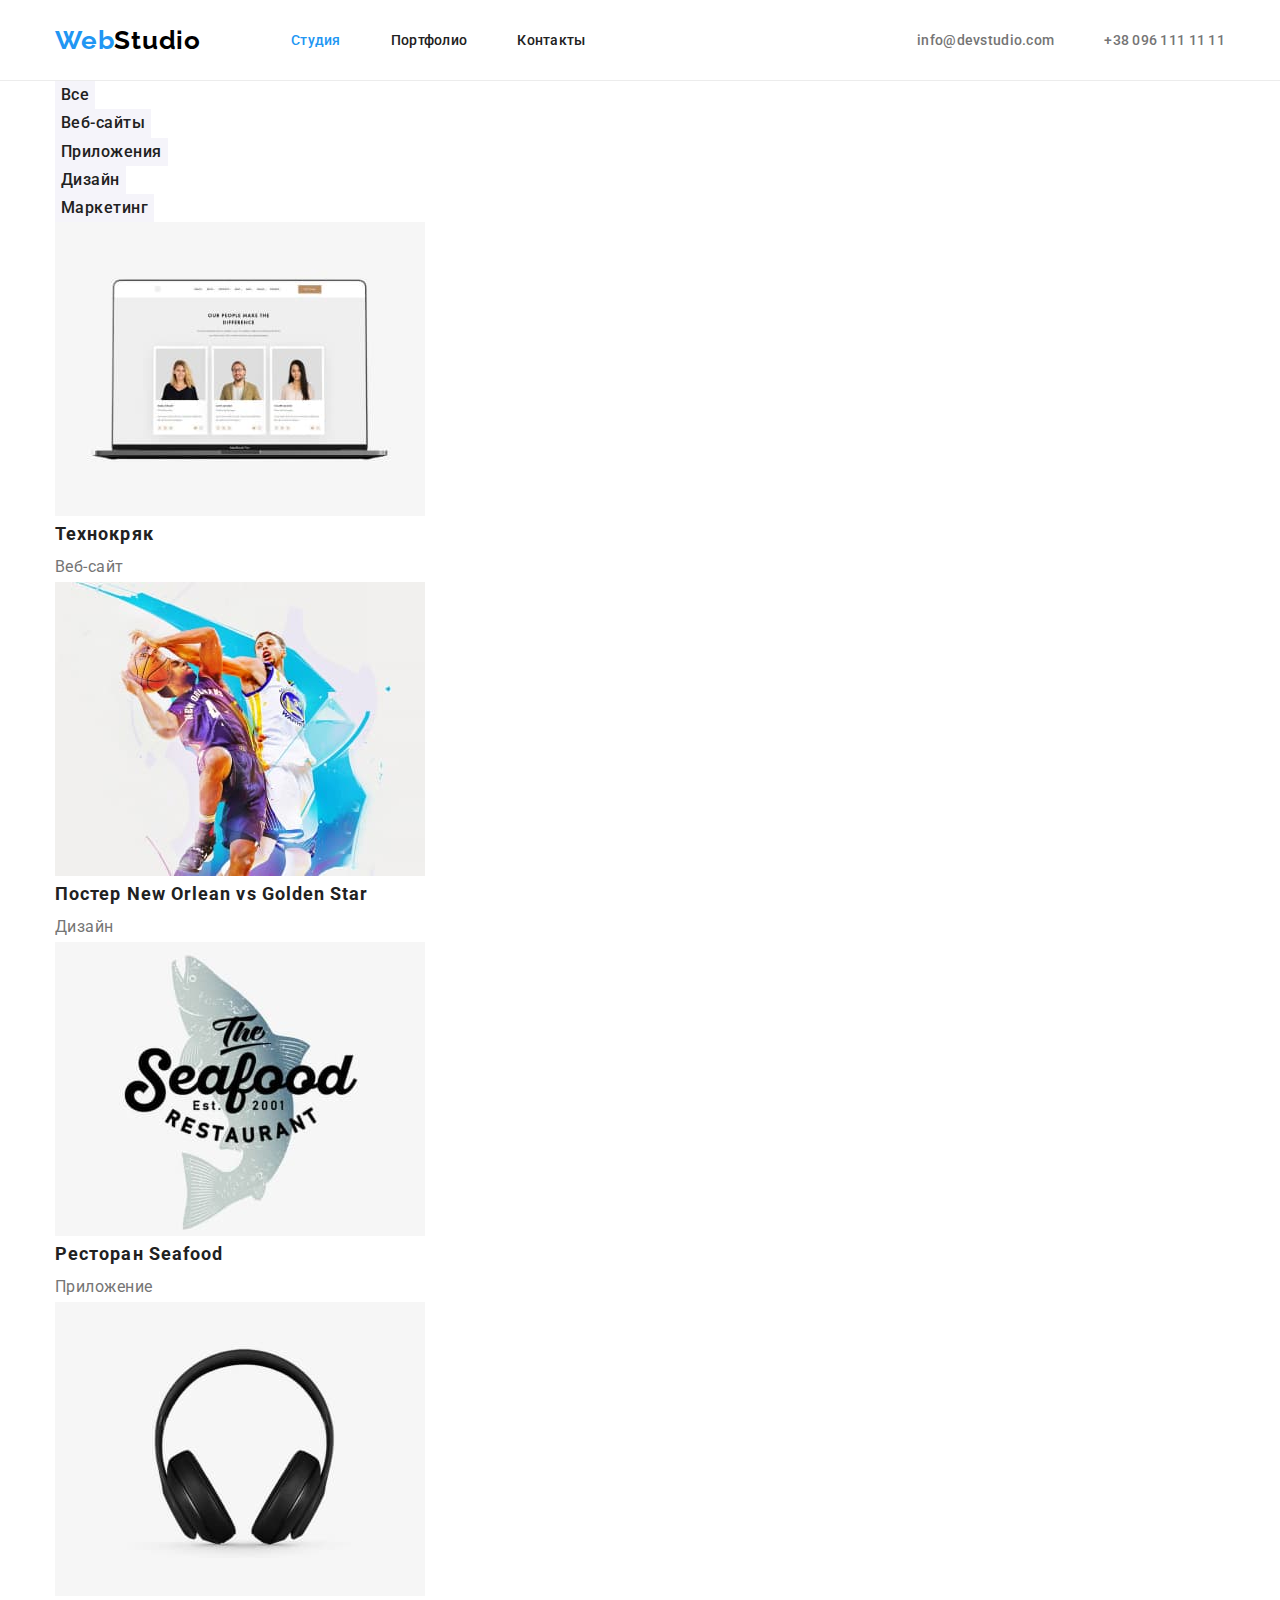
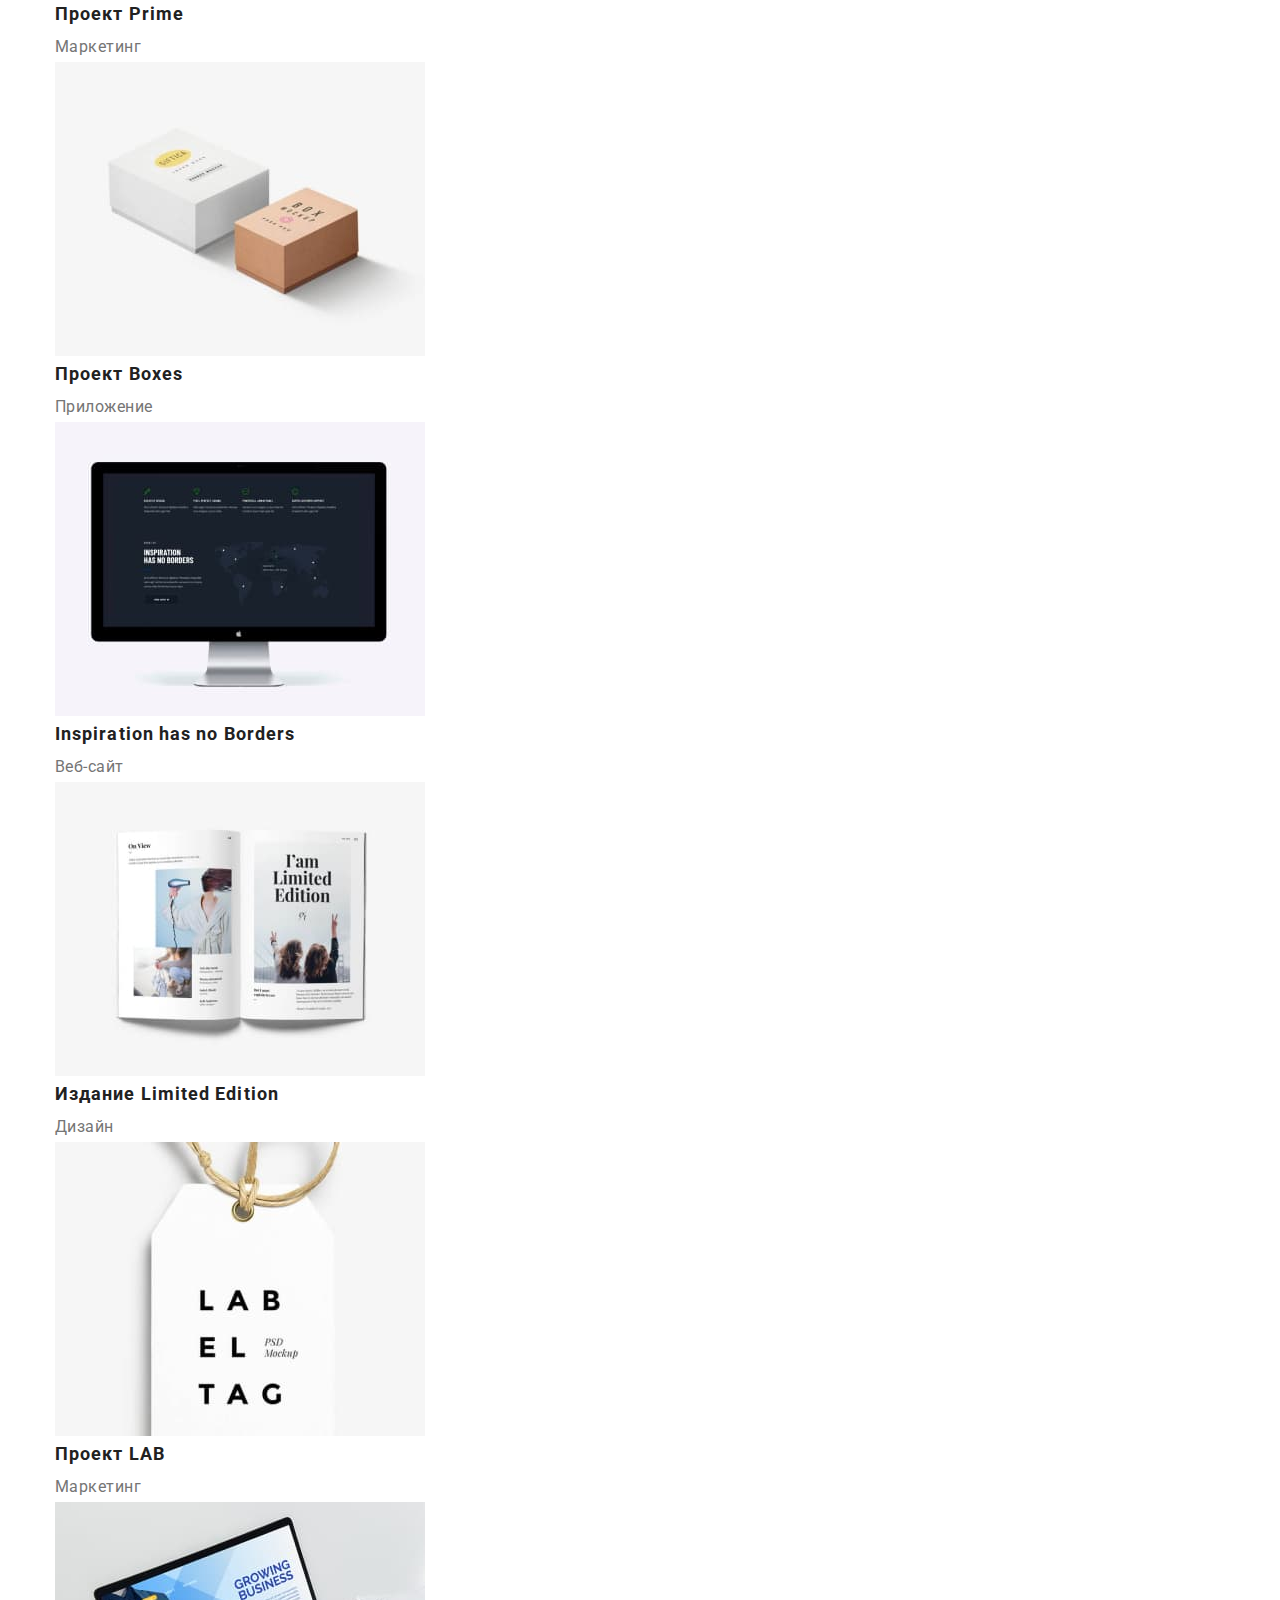
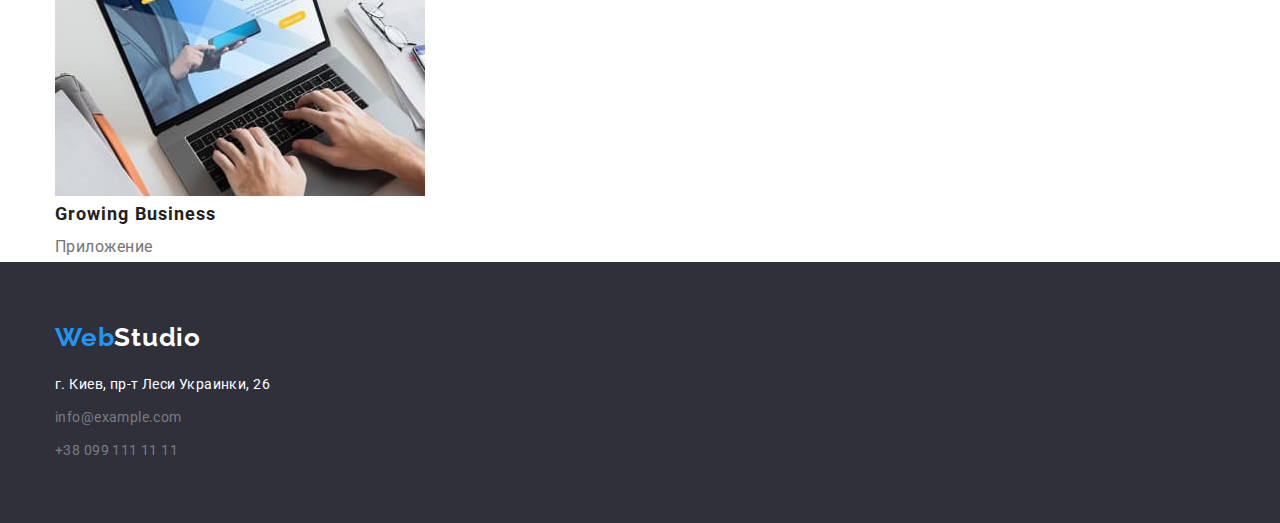
==== commit d5c6239f: "footer" ====
--- a/portfolio.html
+++ b/portfolio.html
@@ -104,9 +104,10 @@
                 </div>
             </section>    
         </main>
-       <footer class="footer">
+        <footer class="footer">
             <div class="footer-container container"> 
                 <a class="footer-logo"  href="./index.html" lang="en" >Web<span class="footer-color">Studio</span></a> 
+                
                 <address class="address">
                     <ul class="address-list list">
                         <li class="address-item">
@@ -122,6 +123,6 @@
                     </ul>
                 </address>
             </div>    
-        </footer>  
+        </footer> 
 </body>
 </html>--- a/css/style.css
+++ b/css/style.css
@@ -30,8 +30,8 @@
     padding: 0 15px;
     margin: 0 auto;
 
-    outline: 2px solid red;
-    background-color: rgba(99, 76, 67, 0.449); 
+   /*outline: 2px solid red;
+    background-color: coral;*/
 }
 body {
     font-family: roboto, sans-serif;
@@ -93,11 +93,10 @@
    margin-left: auto;
 }
 .nav-item a{
-    display: flex;
+    display: block;
     padding-top: 32px;
     padding-bottom: 32px;
 }
-
 .link {
     color: var(--title-text-color);
     font-weight: 500;
@@ -107,16 +106,13 @@
     text-transform: none;
     letter-spacing: 0.02em;
 }
-
 .link:hover,
 .link:focus {
     color: var(--accent-color);
 }
-
 .nav-list .link.current {
     color: var(--accent-color);
 }
-
 .contact-link {
     color: var(--primary-text-color);
     font-weight: 500;
@@ -126,19 +122,27 @@
     text-transform: none;
     letter-spacing: 0.02em;
 }
-
 .contact-link:hover,
 .contact-link:focus {
     color: var(--accent-color);
 }
 
-/*----------*/
+/*----BOX ------*/
 
 .box {
-    background-color: var(--color-background)
-}
-
+    display: flex;
+    flex-direction: column;
+    justify-content: center;
+    align-items: center;
+    text-align: center;
+    height: 600px;
+
+    background-color: var(--color-background);
+}
 .box-title {
+    width: 696px;
+    margin-bottom: 30px;
+
     color: var(--primary-color-white);
     font-weight: 900;
     font-size: 44px;
@@ -146,11 +150,14 @@
     text-align: center;
     text-transform: uppercase;
     letter-spacing: 0.06em;
-}
-
+}    
 .box-button {
+     display: flex;
+
     color: var(--primary-color-white);
     background-color: var(--accent-color);
+    font-family: Roboto,
+    sans-serif;
     font-weight: 700;
     font-size: 16px;
     line-height: 1.88;
@@ -160,12 +167,14 @@
     border: 0px;
     border-radius: 3px;
 }
-
 .box-button:hover,
 .box-button:focus {
     background-color: var(--color-box-button);
 }
 
+
+/* ПРЕТМУЩЕСТВА*/
+
 .benefits-title {
     color: var(--title-text-color);
     font-weight: 700;
@@ -174,7 +183,6 @@
     text-transform: uppercase;
     letter-spacing: 0.03em;
 }
-
 .benefits-text {
     color: var(--primary-text-color);
     font-size: 14px;
@@ -182,27 +190,68 @@
     text-transform: none;
     letter-spacing: 0.03em;
 }
-
-.member {
+.benefits-list{
+    display: flex;
+}
+.benefits-list .benefits-item+.benefits-item {
+    margin-left: 30px;
+}
+.benefits.section {
+    padding-top: 94px;
+}
+
+/* Чем мы занимаемся----------*/
+
+.directions-title{
+     color: var(--title-text-color);
+     font-weight: 700;
+     font-size: 36px;
+     line-height: 1.17;
+     text-align: center;
+     text-transform: none;
+     letter-spacing: 0.03em;
+}
+.directions-list{
+    display: flex;
+    padding-top: 50px;
+}
+.directions-item+.directions-item{
+    margin-left: 30px;
+}
+.directions.section{
+    padding-top: 94px;
+}
+
+/*Наша команда----------------*/
+
+.team-title {
+    padding-top: 94px;
+
+    color: var(--title-text-color);
+    font-weight: 700;
+    font-size: 36px;
+    line-height: 1.17;
+    text-align: center;
+    text-transform: none;
+    letter-spacing: 0.03em;
+}
+.team {
     background-color: var(--background-button-member);
-}
-
-.cards {
+
+    /*outline: 2px solid red;
+    background-color: coral;*/
+}
+.team-item {
     background-color: var(--primary-color-white);
-}
-
-.directions-title,
-.member-title {
-    color: var(--title-text-color);
-    font-weight: 700;
-    font-size: 36px;
-    line-height: 1.17;
-    text-align: center;
-    text-transform: none;
-    letter-spacing: 0.03em;
-}
-
-.member-name {
+    box-shadow: 0px 1px 3px rgba(0, 0, 0, 0.12),
+    0px 1px 1px rgba(0, 0, 0, 0.14),
+    0px 2px 1px rgba(0, 0, 0, 0.2);
+    border-radius: 0px 0px 4px 4px;
+}
+.team-item+.team-item{
+    margin-left: 30px;
+}
+.team-name {
     color: var(--title-text-color);
     font-weight: 500;
     font-size: 16px;
@@ -211,8 +260,9 @@
     text-transform: none;
     letter-spacing: 0.03em;
 }
-
-.member-position {
+.team-position {
+    margin-top: 10px;
+
     color: var(--primary-text-color);
     font-size: 16px;
     line-height: 1.17;
@@ -220,12 +270,29 @@
     text-transform: none;
     letter-spacing: 0.03em;
 }
-
+.team-list{
+    display: flex;
+    margin-top: 50px;
+    padding-bottom: 94px;
+}
+.team-item-text-container{
+    margin: 30px 0;
+}
 /*footer*/
 .footer {
     background-color: var(--color-background);
-}
-
+    padding: 60px 0;
+}
+.address{
+    margin-top: 20px;
+}
+.address-list{
+    display: flex;
+    flex-direction: column;
+} 
+.address-item+.address-item{
+    margin-top: 9px;
+}
 .footer-logo {
     color: var(--accent-color);
     font-family: Raleway;
@@ -236,11 +303,9 @@
     text-transform: none;
     letter-spacing: 0.03em;
 }
-
 .footer-color {
     color: var(--primary-color-white);
 }
-
 .footer-address {
     color: var(--primary-color-white);
     font-style: normal;
@@ -250,7 +315,6 @@
     text-transform: none;
     letter-spacing: 0.03em;
 }
-
 .footer-link {
     color: var(--color-footer-contact);
     font-style: normal;
@@ -261,6 +325,7 @@
     letter-spacing: 0.03em;
 }
 
+
 /* портфолио*/
 .filter-button {
     color: var(--title-text-color);
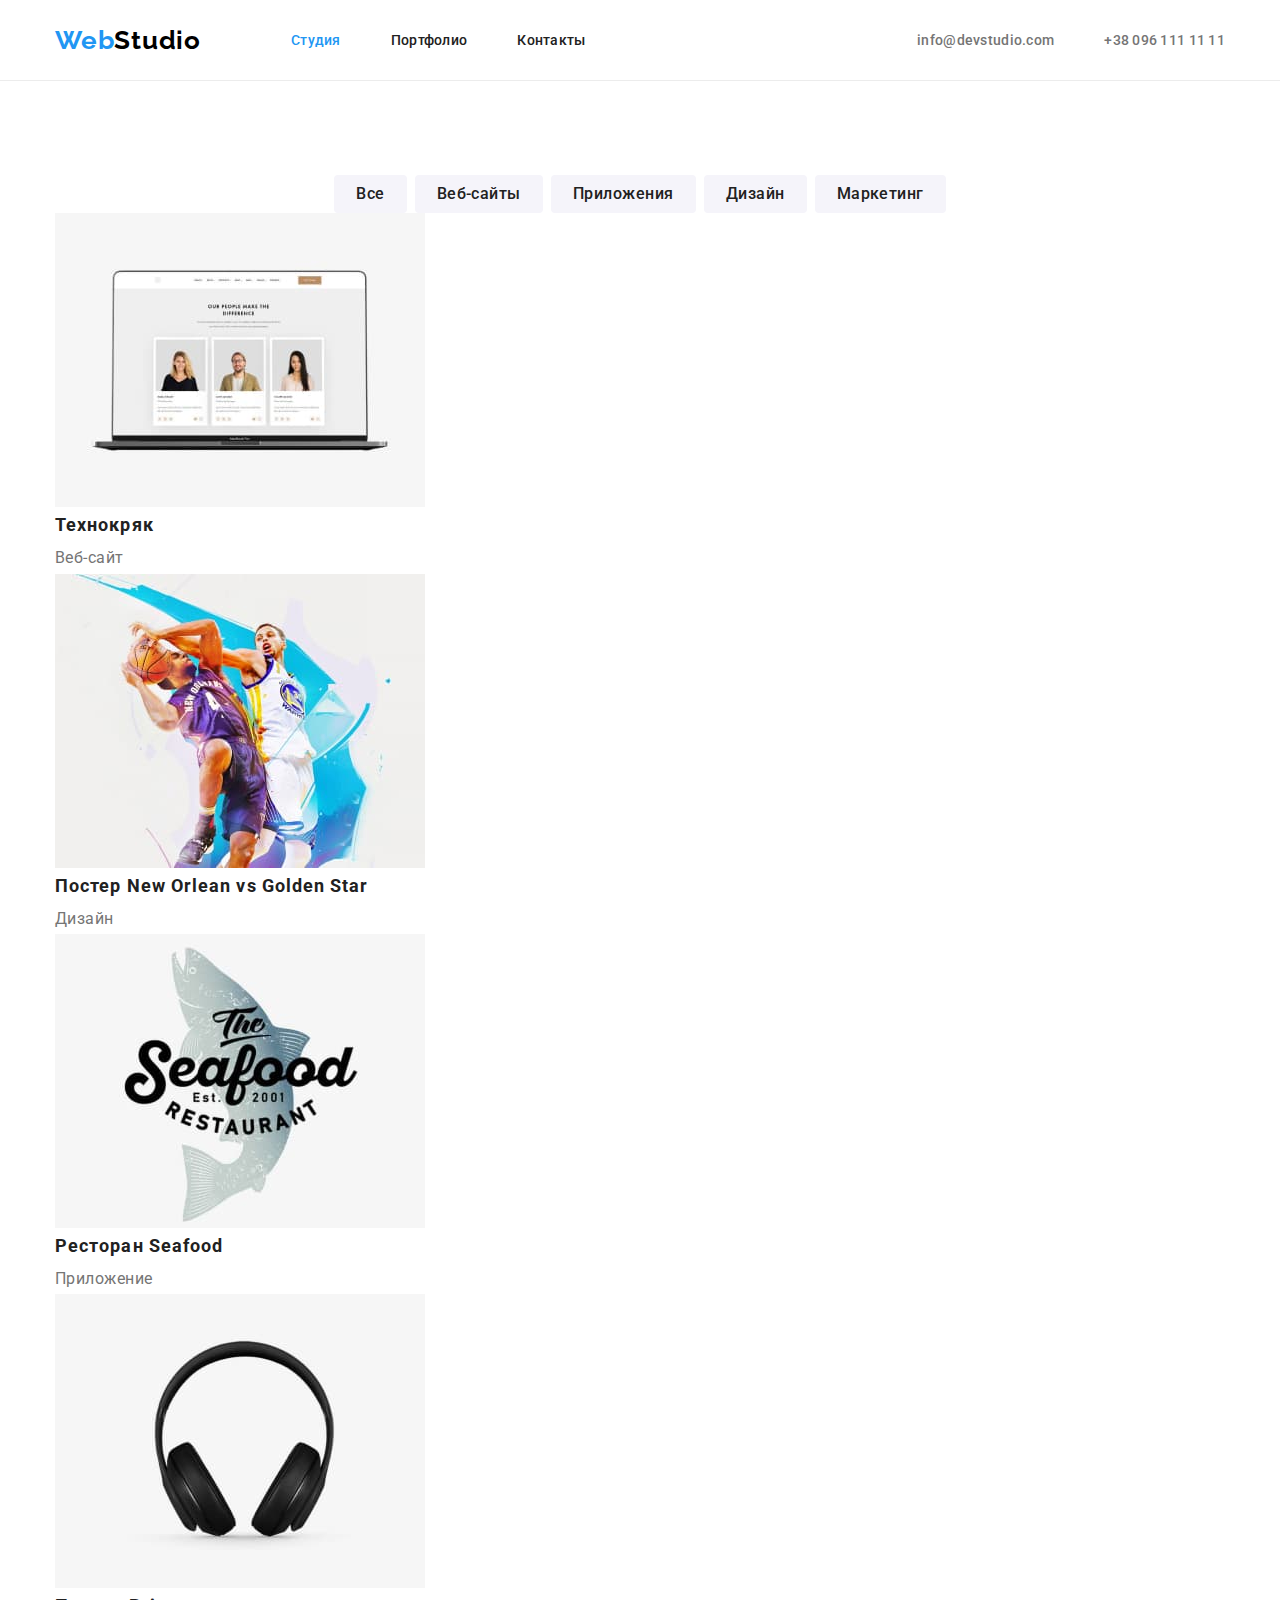
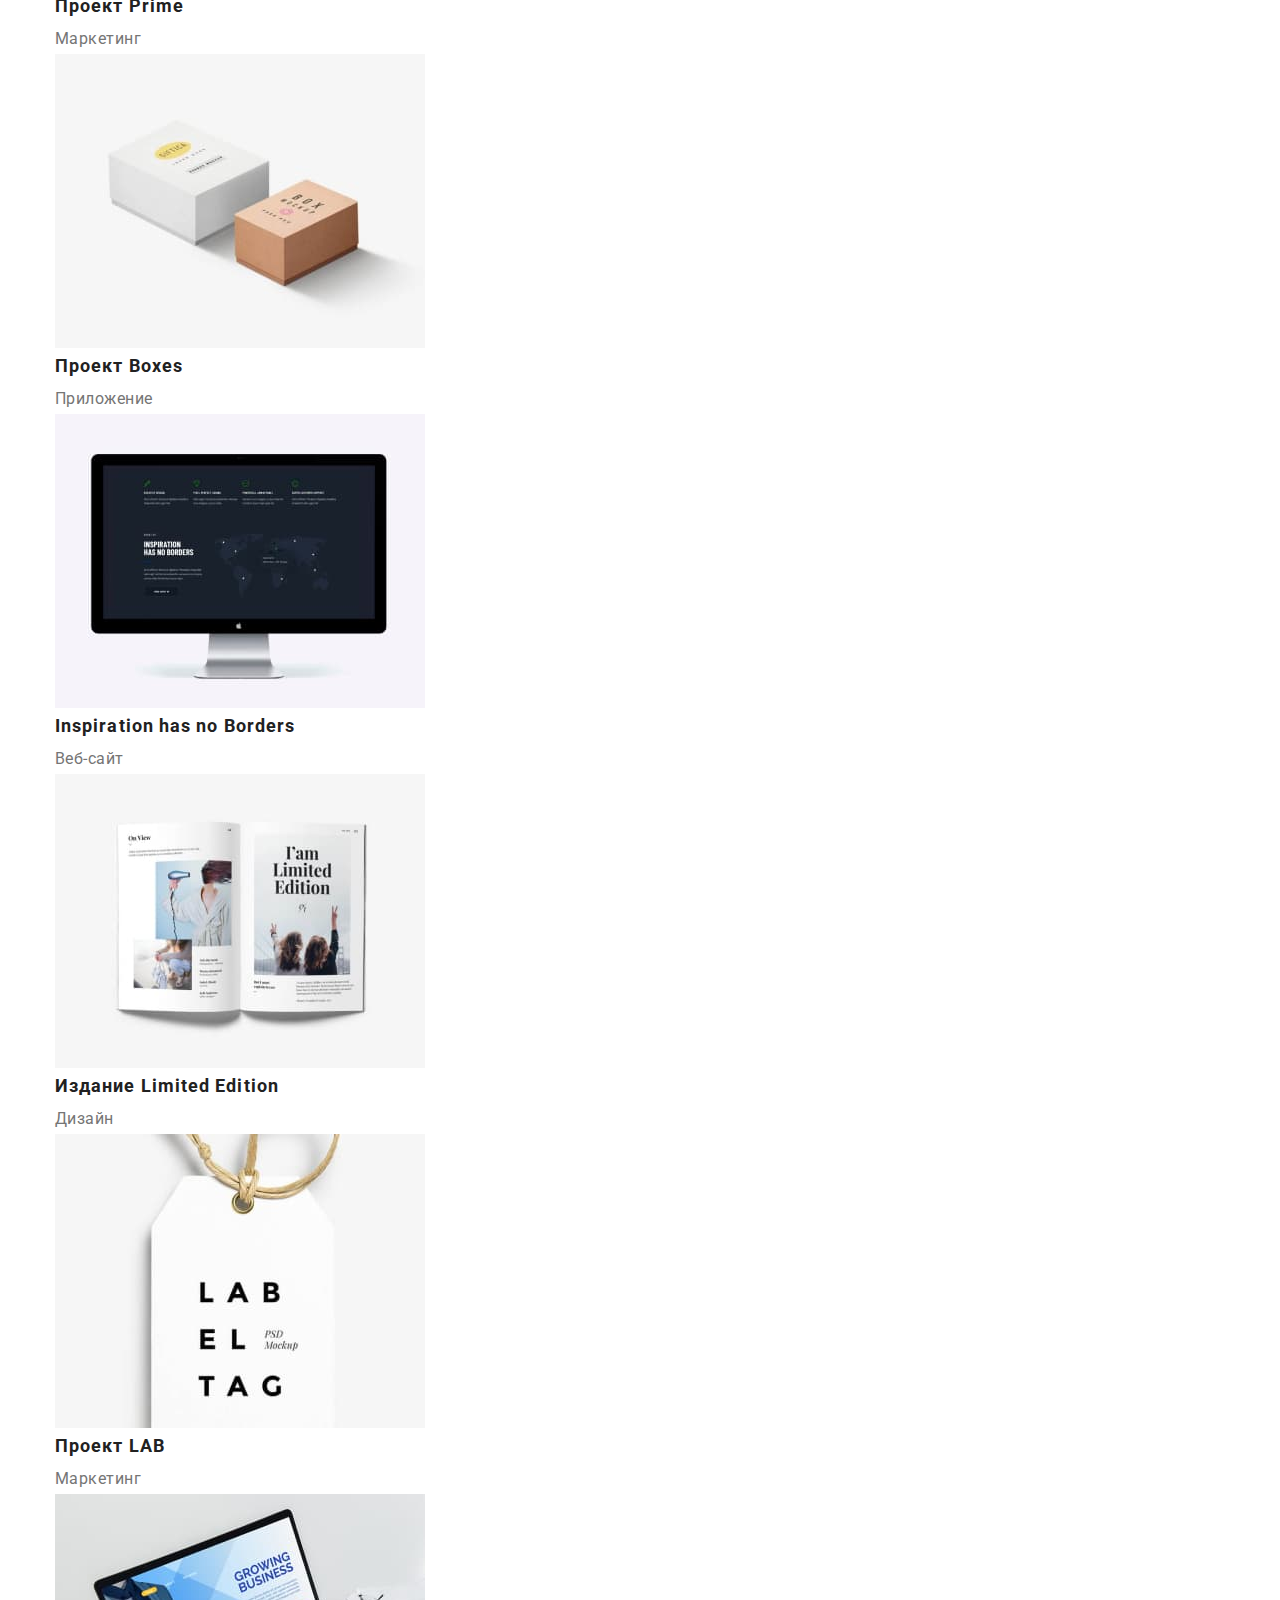
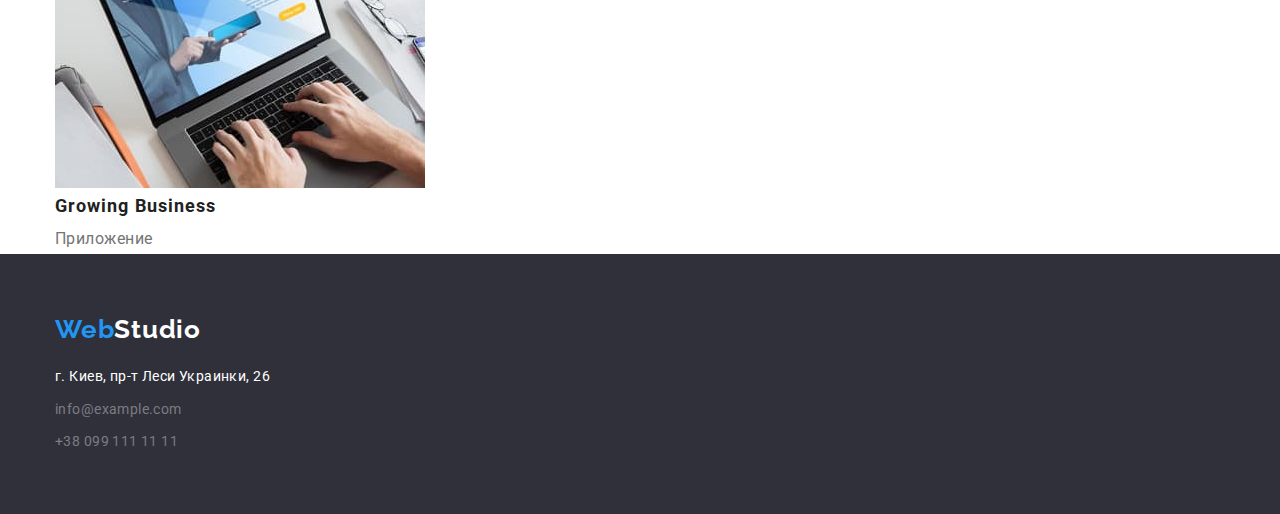
==== commit fe01d17a: "портфолио" ====
--- a/portfolio.html
+++ b/portfolio.html
@@ -34,71 +34,98 @@
             </div>
         </header>
         <main>
-            <section class="section"> 
+            <section class="projects section"> 
                 <div class="container">
-                    <h1 hidden>Наши проекты</h1>
-                        <ul class="filter list">
-                            <li>
-                            <button type="button" class="filter-button">Все</button>
+                   <!--<h1 hidden>Наши проекты</h1>--> 
+                        <ul class="filter-list list">
+                            <li class="filter-list-item"><button type="button" class="filter-button">Все</button></li>
+                            <li class="filter-list-item"><button type="button" class="filter-button" >Веб-сайты</button></li>
+                            <li class="filter-list-item"><button type="button" class="filter-button">Приложения</button></li>
+                            <li class="filter-list-item"><button type="button" class="filter-button">Дизайн</button></li>
+                            <li class="filter-list-item"><button type="button" class="filter-button">Маркетинг</button></li>
+                        </ul>
+                        
+                        <ul class="projects-list list">
+                            <li class="projects-list-item">
+                                <a href="#" class="projects-link">
+                                    <img src="./images/1techno.jpg" alt=" технокряк" width="370" height="294">
+                                    <div class="projects-title-text-container">
+                                        <h2 class="projects-list-title">Технокряк</h2>
+                                        <p class="projects-list-text">Веб-сайт</p>
+                                    </div>
+                                </a>
                             </li>
-                            <li>
-                            <button type="button" class="filter-button" >Веб-сайты</button>
+                            <li class="projects-list-item">
+                                 <a href="#" class="projects-link">
+                                    <img src="./images/2orlean.jpg" alt=" постер Новый Арлеан" width="370" height="294">
+                                    <div class="projects-title-text-container">
+                                        <h2 class="projects-list-title">Постер New Orlean vs Golden Star</h2>
+                                        <p class="projects-list-text">Дизайн</p>
+                                    </div>
+                                </a>
                             </li>
-                            <li>
-                            <button type="button" class="filter-button">Приложения</button>
+                            <li class="projects-list-item">
+                                 <a href="#" class="projects-link">
+                                    <img src="./images/3seafood.jpg" alt="ресторан" width="370" height="294">
+                                    <div class="projects-title-text-container">
+                                        <h2 class="projects-list-title">Ресторан Seafood</h2>
+                                        <p class="projects-list-text">Приложение</p>
+                                    </div>
+                                </a>
                             </li>
-                            <li>
-                            <button type="button" class="filter-button">Дизайн</button>
+                            <li class="projects-list-item">
+                                 <a href="#" class="projects-link">
+                                    <img src="./images/4prime.jpg" alt="проект прайм" width="370" height="294">
+                                    <div class="projects-title-text-container">
+                                        <h2 class="projects-list-title">Проект Prime</h2>
+                                        <p class="projects-list-text">Маркетинг</p>
+                                    </div>
+                                </a>
                             </li>
-                            <li>
-                            <button type="button" class="filter-button">Маркетинг</button>
+                            <li class="projects-list-item">
+                                 <a href="#" class="projects-link">
+                                    <img src="./images/5boxes.jpg" alt="проект коробки" width="370" height="294">
+                                    <div class="projects-title-text-container">
+                                        <h2 class="projects-list-title">Проект Boxes</h2>
+                                        <p class="projects-list-text">Приложение</p>
+                                    </div>
+                                </a>
                             </li>
-                        </ul>
-                        <ul class="presentation list">
-                            <li>
-                                <img src="./images/1techno.jpg" alt=" технокряк" width="370" height="294">
-                                <h2 class="presentation-subject">Технокряк</h2>
-                                <p class="presentation-direction">Веб-сайт</p>
+                            <li class="projects-list-item">
+                                 <a href="#" class="projects-link">
+                                    <img src="./images/6inspiration.jpg" alt="манитор" width="370" height="294">
+                                    <div class="projects-title-text-container">
+                                        <h2 class="projects-list-title">Inspiration has no Borders</h2>
+                                        <p class="projects-list-text">Веб-сайт</p>
+                                    </div>
+                                </a>
                             </li>
-                            <li>
-                                <img src="./images/2orlean.jpg" alt=" постер Новый Арлеан" width="370" height="294">
-                                <h2 class="presentation-subject">Постер New Orlean vs Golden Star</h2>
-                                <p class="presentation-direction">Дизайн</p>
+                            <li class="projects-list-item">
+                                 <a href="#" class="projects-link">
+                                    <img src="./images/7limited.jpg" alt="издание книга" width="370" height="294">
+                                    <div class="projects-title-text-container">
+                                        <h2 class="projects-list-title">Издание Limited Edition</h2>
+                                        <p class="projects-list-text">Дизайн</p>
+                                    </div>
+                                </a>
                             </li>
-                            <li>
-                                <img src="./images/3seafood.jpg" alt="ресторан" width="370" height="294">
-                                <h2 class="presentation-subject">Ресторан Seafood</h2>
-                                <p class="presentation-direction">Приложение</p>
+                            <li class="projects-list-item">
+                                 <a href="#" class="projects-link">
+                                    <img src="./images/8lab.jpg" alt="проект лаб" width="370" height="294">
+                                    <div class="projects-title-text-container">
+                                        <h2 class="projects-list-title">Проект LAB</h2>
+                                        <p class="projects-list-text">Маркетинг</p>
+                                    </div>
+                                </a>
                             </li>
-                            <li>
-                                <img src="./images/4prime.jpg" alt="проект прайм" width="370" height="294">
-                                <h2 class="presentation-subject">Проект Prime</h2>
-                                <p class="presentation-direction">Маркетинг</p>
-                            </li>
-                            <li>
-                                <img src="./images/5boxes.jpg" alt="проект коробки" width="370" height="294">
-                                <h2 class="presentation-subject">Проект Boxes</h2>
-                                <p class="presentation-direction">Приложение</p>
-                            </li>
-                            <li>
-                                <img src="./images/6inspiration.jpg" alt="манитор" width="370" height="294">
-                                <h2 class="presentation-subject">Inspiration has no Borders</h2>
-                                <p class="presentation-direction">Веб-сайт</p>
-                            </li>
-                            <li>
-                                <img src="./images/7limited.jpg" alt="издание книга" width="370" height="294">
-                                <h2 class="presentation-subject">Издание Limited Edition</h2>
-                                <p class="presentation-direction">Дизайн</p>
-                            </li>
-                            <li>
-                                <img src="./images/8lab.jpg" alt="проект лаб" width="370" height="294">
-                                <h2 class="presentation-subject">Проект LAB</h2>
-                                <p class="presentation-direction">Маркетинг</p>
-                            </li>
-                            <li>
-                                <img src="./images/9growing.jpg" alt="ноутбук" width="370" height="294">
-                                <h2 class="presentation-subject">Growing Business</h2>
-                                <p class="presentation-direction">Приложение</p>
+                            <li class="projects-list-item">
+                                 <a href="#" class="projects-link">
+                                    <img src="./images/9growing.jpg" alt="ноутбук" width="370" height="294">
+                                    <div class="projects-title-text-container">
+                                        <h2 class="projects-list-title">Growing Business</h2>
+                                        <p class="projects-list-text">Приложение</p>
+                                    </div>
+                                </a>
                             </li>
                         </ul>
                 </div>
--- a/css/style.css
+++ b/css/style.css
@@ -326,40 +326,69 @@
 }
 
 
-/* портфолио*/
+
+/* Портфолио---------*/
+
+.filter-list{
+    display: flex;
+    justify-content: center;
+}
+.projects.section {
+    padding-top: 94px;
+
+    /*outline: 2px solid red;
+    background-color: coral;*/
+}
+.filter-list-item+.filter-list-item {
+    margin-left: 8px;
+}
 .filter-button {
+
+    margin: 0 auto;
+    border-radius: 4px ;
+    padding: 6px 22px;
+    
+    transition-property: background-color;
+    transition-duration: 1s;
+    transition-delay: 0s, 1s;
+
+    font-family: Roboto,sans-serif;
     color: var(--title-text-color);
     background-color: var(--background-button-member);
     font-weight: 500;
     font-size: 16px;
     line-height: 1.63;
+    letter-spacing: 0.03em;
     text-align: center;
     cursor: pointer;
     text-transform: none;
-    letter-spacing: 0.03em;
     font-family: inherit;
-    border: none;
-}
-
+    border: transparent;
+}
 .filter-button:hover,
-.filters-button:focus {
+.filter-button:focus {
     background-color: var(--accent-color);
     color: var(--primary-color-white);
 }
 
-.presentation-subject {
+
+.projects-list-title {
     color: var(--title-text-color);
     font-weight: 700;
     font-size: 18px;
     line-height: 2;
-    text-transform: none;
     letter-spacing: 0.06em;
-}
-
-.presentation-direction {
+    text-transform: none;
+    text-decoration: none;
+}
+.projects-list-text {
     color: var(--primary-text-color);
     font-size: 16px;
     line-height: 1.88;
-    text-transform: none;
-    letter-spacing: 0.03em;
-}
+    letter-spacing: 0.03em;
+    text-transform: none;
+}
+.projects-link{
+     text-transform: none;
+     text-decoration: none;
+}
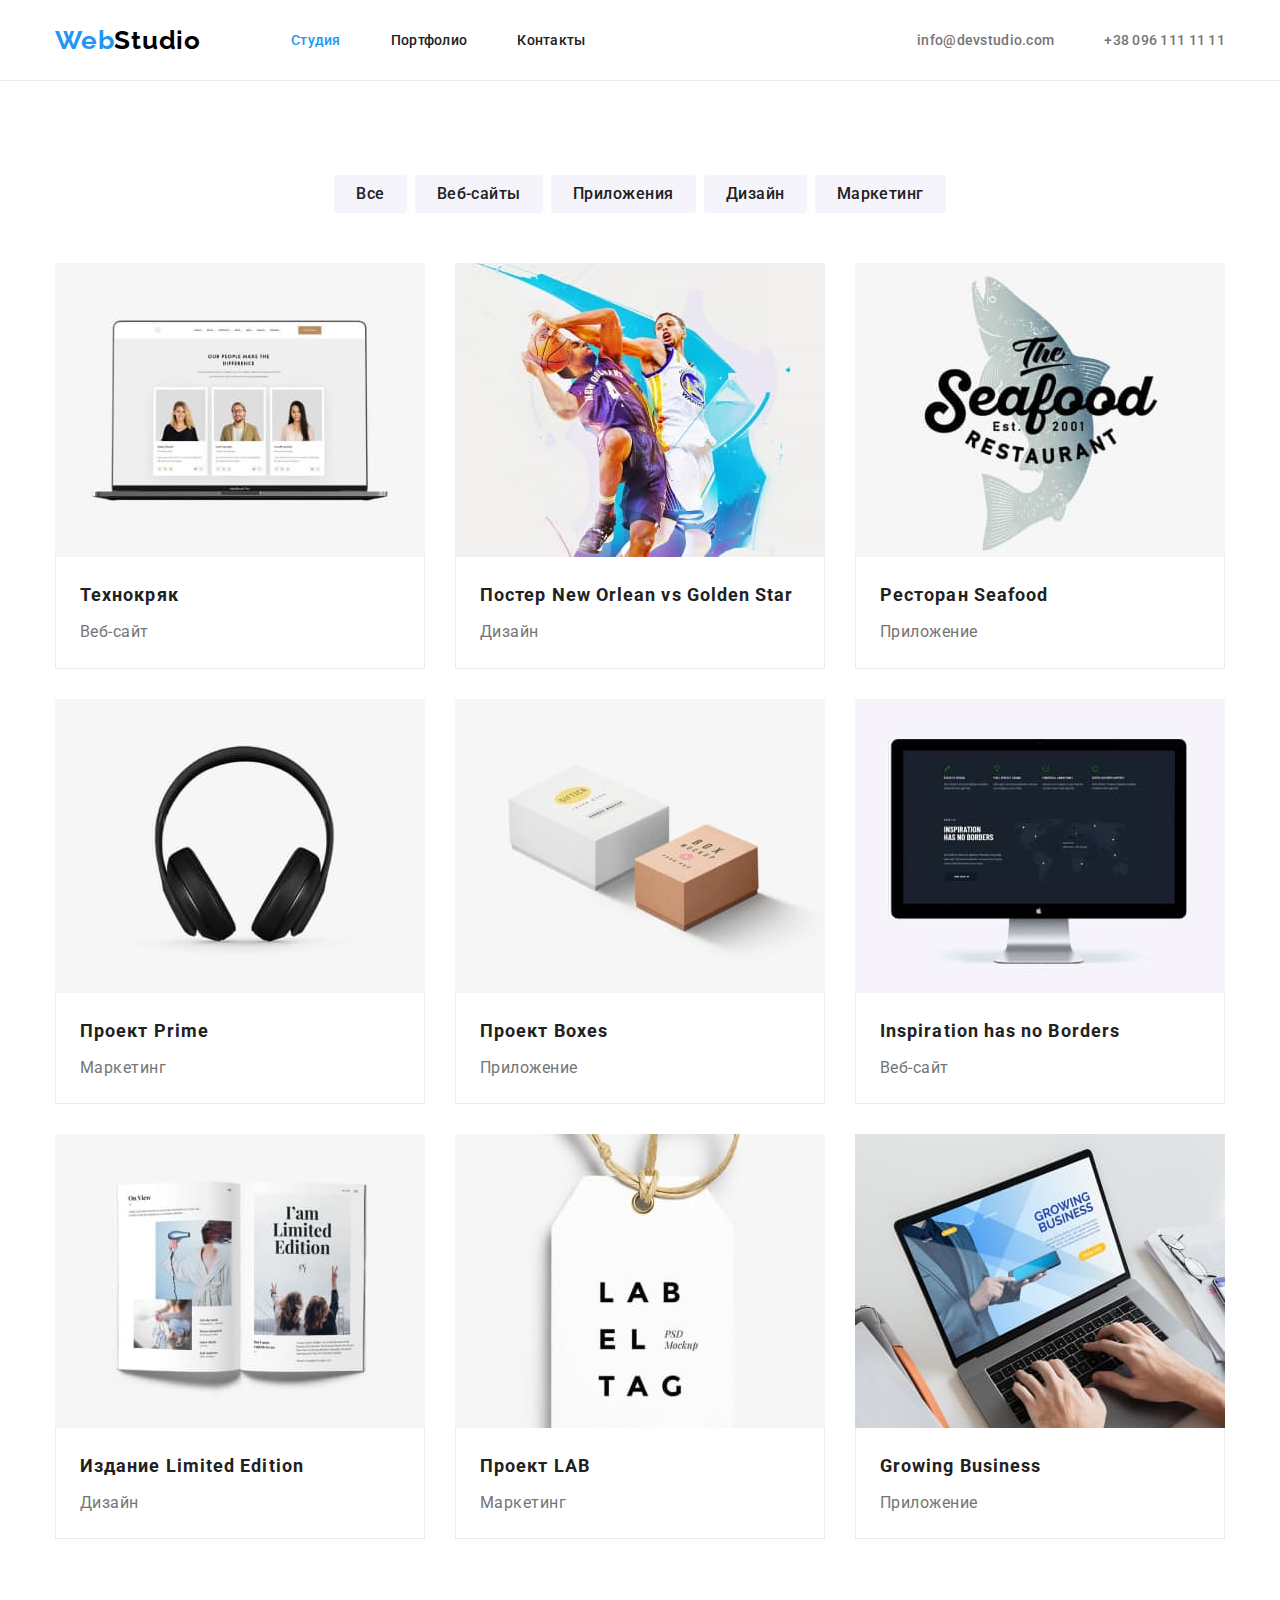
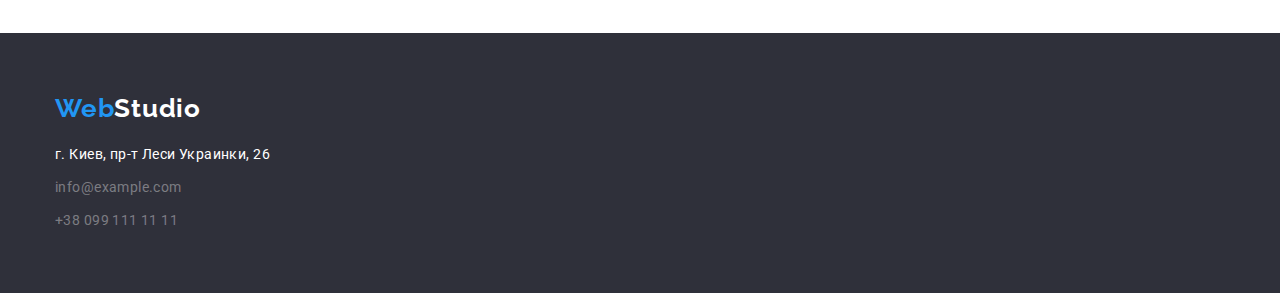
==== commit 0f88570d: "правки" ====
--- a/portfolio.html
+++ b/portfolio.html
@@ -17,13 +17,13 @@
             <div class="container header-container"> 
                 <nav class="nav">
                     <a class="logo" href="./index.html" lang="en">Web<span class="logo-color">Studio</span> </a>
-                    <ul class="nav-list list">
+                    <ul class="nav-list">
                         <li class="nav-item"><a href="./index.html" class="nav-link link current">Студия</a></li>
                         <li class="nav-item"><a href="" class="nav-link link">Портфолио</a></li>
                         <li class="nav-item"><a href="" class="nav-link link">Контакты</a> </li>
                     </ul>
                 </nav>    
-                    <ul class="contact-list list">
+                    <ul class="contact-list">
                         <li class="contact-item">
                             <a href="mailto:info@devstudio.com" class="contact-link link">info@devstudio.com</a>
                         </li>
@@ -34,18 +34,18 @@
             </div>
         </header>
         <main>
-            <section class="projects section"> 
+            <section class="section"> 
                 <div class="container">
-                   <!--<h1 hidden>Наши проекты</h1>--> 
-                        <ul class="filter-list list">
+                    <h1 hidden>Наши проекты</h1>
+                        <ul class="filter-list">
                             <li class="filter-list-item"><button type="button" class="filter-button">Все</button></li>
                             <li class="filter-list-item"><button type="button" class="filter-button" >Веб-сайты</button></li>
                             <li class="filter-list-item"><button type="button" class="filter-button">Приложения</button></li>
                             <li class="filter-list-item"><button type="button" class="filter-button">Дизайн</button></li>
                             <li class="filter-list-item"><button type="button" class="filter-button">Маркетинг</button></li>
                         </ul>
-                        
-                        <ul class="projects-list list">
+
+                        <ul class="projects-list">
                             <li class="projects-list-item">
                                 <a href="#" class="projects-link">
                                     <img src="./images/1techno.jpg" alt=" технокряк" width="370" height="294">
@@ -136,7 +136,7 @@
                 <a class="footer-logo"  href="./index.html" lang="en" >Web<span class="footer-color">Studio</span></a> 
                 
                 <address class="address">
-                    <ul class="address-list list">
+                    <ul class="address-list">
                         <li class="address-item">
                             <a href="https://www.google.com.ua/maps/place/%D0%B1%D1%83%D0%BB.+%D0%9B%D0%B5%D1%81%D0%B8+%D0%A3%D0%BA%D1%80%D0%B0%D0%B8%D0%BD%D0%BA%D0%B8,+26,+%D0%9A%D0%B8%D0%B5%D0%B2,+02000/@50.4265807,30.5361971,17z/data=!3m1!4b1!4m5!3m4!1s0x40d4cf0e033ecbe9:0x57a4dffefec77da0!8m2!3d50.4265807!4d30.5383858?hl=ru" 
                                 target="_blank" class="footer-address">г. Киев, пр-т Леси Украинки, 26</a>
--- a/css/style.css
+++ b/css/style.css
@@ -29,15 +29,12 @@
     width: 1200px;
     padding: 0 15px;
     margin: 0 auto;
-
-   /*outline: 2px solid red;
-    background-color: coral;*/
 }
 body {
     font-family: roboto, sans-serif;
 }
 
-.list {
+ul {
     list-style: none;
     padding: 0;
     margin: 0;
@@ -134,6 +131,7 @@
     flex-direction: column;
     justify-content: center;
     align-items: center;
+    
     text-align: center;
     height: 600px;
 
@@ -166,6 +164,8 @@
     letter-spacing: 0.06em;
     border: 0px;
     border-radius: 3px;
+
+    padding: 10px 32px;
 }
 .box-button:hover,
 .box-button:focus {
@@ -182,6 +182,7 @@
     line-height: 1.17;
     text-transform: uppercase;
     letter-spacing: 0.03em;
+    margin-bottom: 10px;
 }
 .benefits-text {
     color: var(--primary-text-color);
@@ -196,8 +197,9 @@
 .benefits-list .benefits-item+.benefits-item {
     margin-left: 30px;
 }
-.benefits.section {
+.section {
     padding-top: 94px;
+    padding-bottom: 94px; 
 }
 
 /* Чем мы занимаемся----------*/
@@ -224,9 +226,11 @@
 
 /*Наша команда----------------*/
 
+/*.team.section{
+    padding-top: 94px;
+}*/
 .team-title {
-    padding-top: 94px;
-
+    
     color: var(--title-text-color);
     font-weight: 700;
     font-size: 36px;
@@ -273,12 +277,13 @@
 .team-list{
     display: flex;
     margin-top: 50px;
-    padding-bottom: 94px;
+   
 }
 .team-item-text-container{
-    margin: 30px 0;
+    padding: 30px 0;
 }
 /*footer*/
+
 .footer {
     background-color: var(--color-background);
     padding: 60px 0;
@@ -332,18 +337,20 @@
 .filter-list{
     display: flex;
     justify-content: center;
-}
-.projects.section {
+
+    margin-bottom: 50px;
+}
+.section {
     padding-top: 94px;
-
-    /*outline: 2px solid red;
+    padding-bottom: 94px;
+
+     /*outline: 2px solid red;
     background-color: coral;*/
 }
 .filter-list-item+.filter-list-item {
     margin-left: 8px;
 }
 .filter-button {
-
     margin: 0 auto;
     border-radius: 4px ;
     padding: 6px 22px;
@@ -371,6 +378,20 @@
     color: var(--primary-color-white);
 }
 
+/*projects-list*/
+
+.projects-list{
+    display: flex;
+    flex-wrap: wrap;
+    margin-top: -15px;
+    margin-right: -15px;
+    margin-bottom: -15px;
+    margin-left: -15px;
+}
+.projects-list-item{
+    margin: 15px;
+    flex-basis: calc((100% - 90px) / 3);
+}
 
 .projects-list-title {
     color: var(--title-text-color);
@@ -380,6 +401,8 @@
     letter-spacing: 0.06em;
     text-transform: none;
     text-decoration: none;
+
+    margin-bottom: 4px;
 }
 .projects-list-text {
     color: var(--primary-text-color);
@@ -392,3 +415,10 @@
      text-transform: none;
      text-decoration: none;
 }
+.projects-title-text-container{
+   padding: 20px 24px; 
+   border-right: 1px solid #ececec;
+   border-bottom: 1px solid #ececec;
+   border-left: 1px solid #ececec;
+}
+
